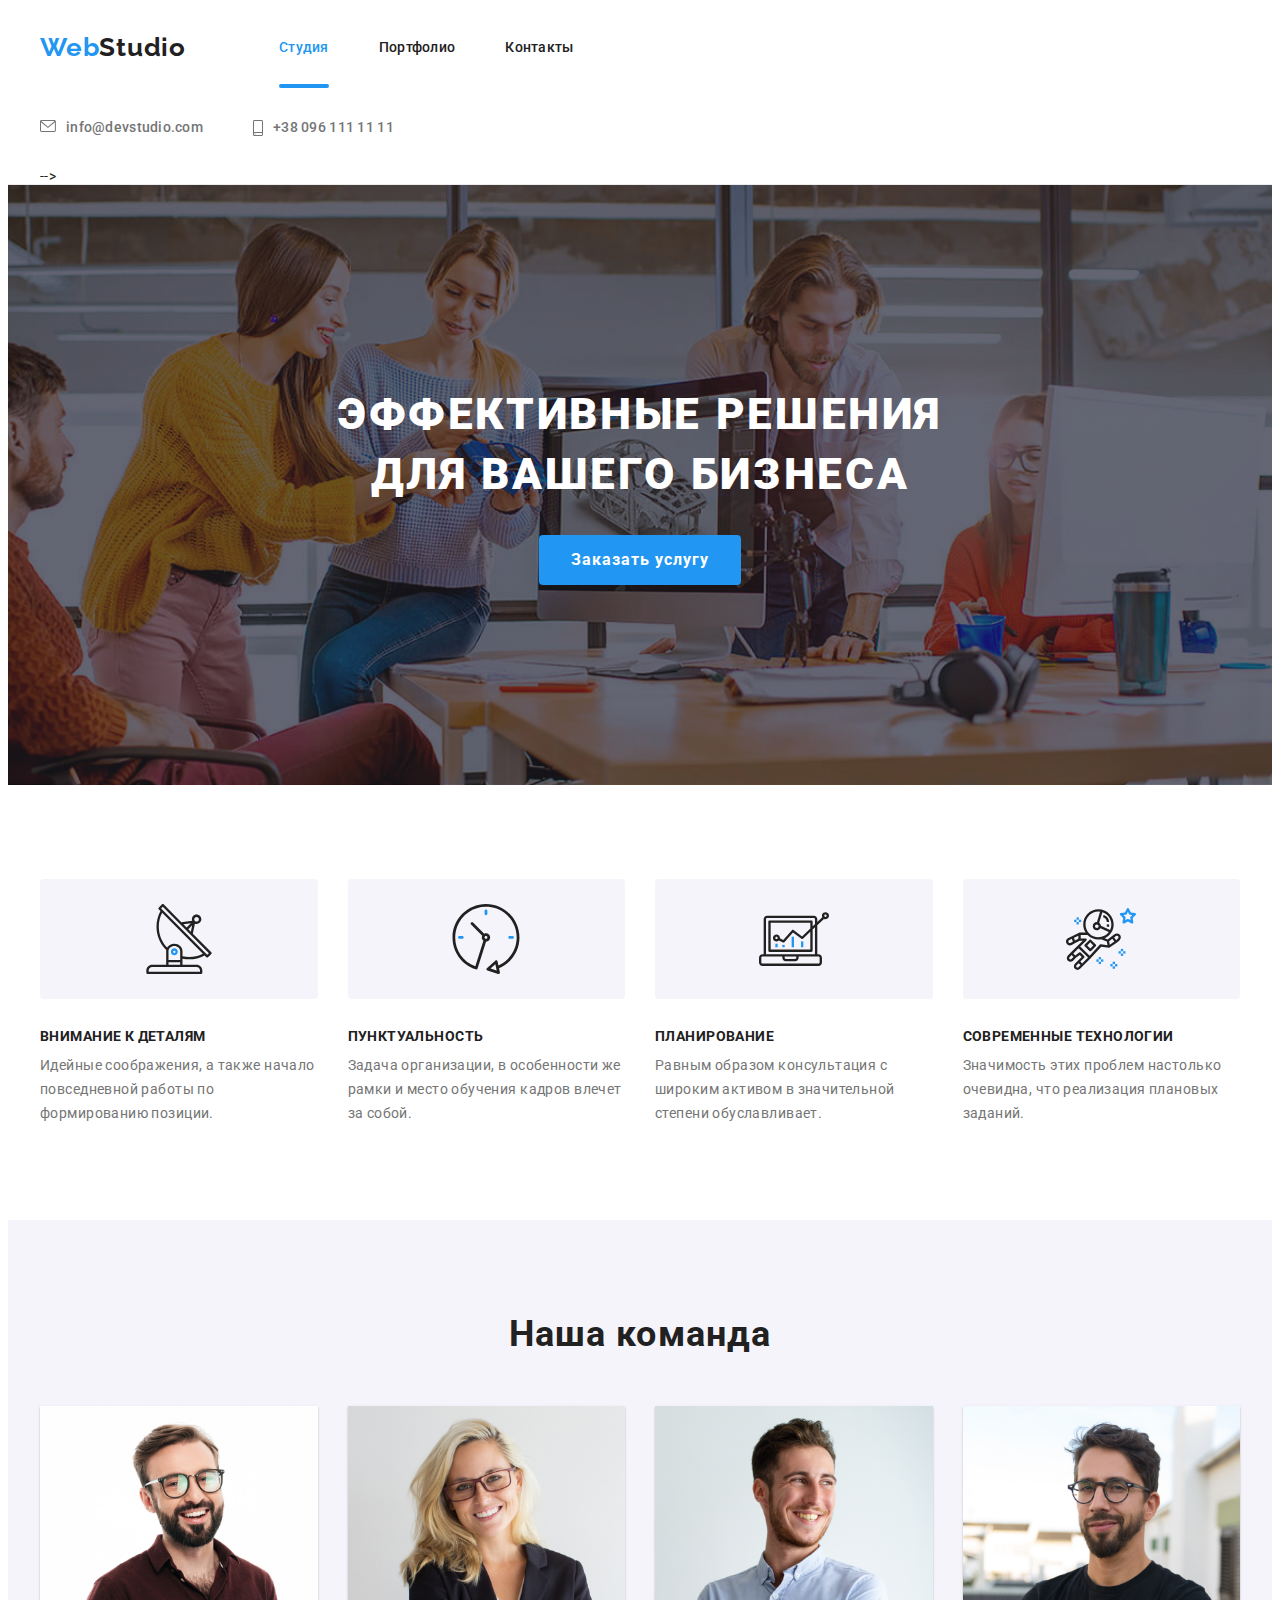
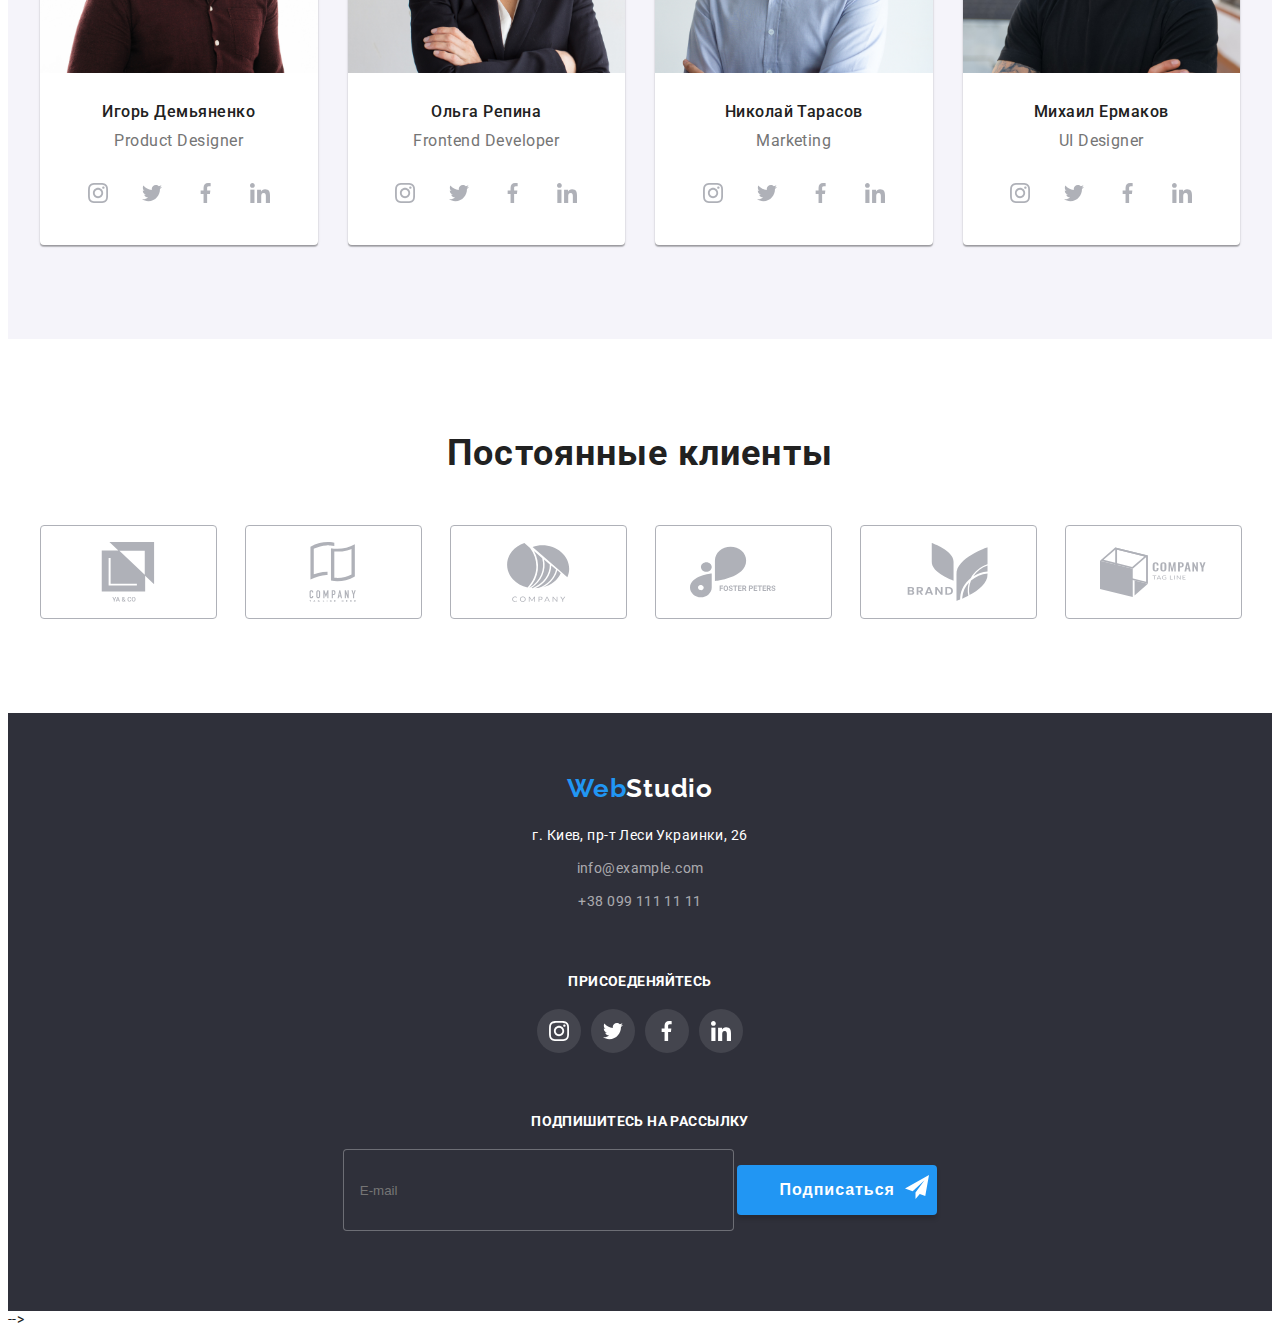
==== index.html @ 53759efe "ДЗ 8 (частина 1)" ====
<!DOCTYPE html>
<html lang="en">
  <head>
    <meta name="viewport" content="width=device-width,initial-scale=1.0/" />
    <meta charset="UTF-8" />
    <meta http-equiv="X-UA-Compatible" content="IE=edge" />
    <meta name="viewport" content="width=device-width, initial-scale=1.0" />
    <link rel="preconnect" href="https://fonts.googleapis.com" />
    <link rel="preconnect" href="https://fonts.gstatic.com" crossorigin />
    <link
      href="https://fonts.googleapis.com/css2?family=Raleway:wght@700&family=Roboto:wght@400;500;700;900&display=swap"
      rel="stylesheet"
    />
    <link
      rel="stylesheet"
      href="https://cdnjs.cloudflare.com/ajax/libs/modern-normalize/1.1.0/modern-normalize.min.css"
      integrity="sha512-wpPYUAdjBVSE4KJnH1VR1HeZfpl1ub8YT/NKx4PuQ5NmX2tKuGu6U/JRp5y+Y8XG2tV+wKQpNHVUX03MfMFn9Q=="
      crossorigin="anonymous"
      referrerpolicy="no-referrer"
    />
    <!-- <link rel="stylesheet" href="css/styles.css">   -->
    <link rel="stylesheet" href="./css/main.min.css" />

    <title>studio</title>
  </head>
  <body>
    <!-- About header-->
    <header class="header block">
      <!--About-nav-->
      <div class="container header-studio">
        <nav class="nav">
          <a class="nav-logo link" href="./portfolio.html"
            ><span class="nav-logo-accent">Web</span>Studio</a>

          
          <ul class="nav-list list">
            <li class="nav-item">
              <a class="nav-link link current" href="./index.html">Cтудия</a>
            </li>
            <li class="nav-item">
              <a class="nav-link link" href="./portfolio.html">Портфолиo</a>
            </li>
            <li class="nav-item">
              <a class="nav-link link" href="./portfolio.html">Контакты</a>
            </li>
          </ul>
        </nav>
        <!--About contacts-->
        <ul class="contacts list link">
          <li class="contact-item">
            <a class="contact-link link" href="mailto:info@devstudio.com">
              <svg class="contact-icon" width="16" height="12">
                <use href="./images/icons.svg#icon-envelope"></use></svg
              >info@devstudio.com</a
            >
          </li>

          <li class="contact-item">
            <a class="contact-mobile-link link" href="tel:+380961111111">
              <svg class="mobile-icon" width="10" height="16">
                <use href="./images/icons.svg#icon-smartphone-1"></use></svg
              >+38 096 111 11 11</a
            >
          </li>
        </ul>
        -->
      </div>
    </header> 
    <!-- Main content-->
    <!--About main-->

    <!--About hero-->
    <section class="hero block" >
      <div class="container">
        <h1 class="hero-title">Эффективные решения <br> для вашего бизнеса</h1>
        <button class="hero-button" type="button" data-modal-open>
          Заказать услугу
        </button>
      </div>
    </section>
    <!-- About company-->
    <section class="studio-benefits block">
      <div class="container">
        <h2 class="visually-hidden">Особенности</h2>
        <ul class="studio-list list">
          <li class="benefits-item">
            <div class="hidden-benefits">
              <svg class="hidden-icons" width="70" height="70">
                <use href="./images/icons.svg#icon-antenna-1"></use>
              </svg>
            </div>

            <h3 class="benefits-subtitle">Внимание к деталям</h3>
            <p class="benefits-text">
              Идейные соображения, а также начало повседневной работы по
              формированию позиции.
            </p>
          </li>
          <li class="benefits-item">
            <div class="hidden-benefits">
              <svg class="hidden-icons" width="70" height="70">
                <use href="./images/icons.svg#icon-clock-1"></use>
              </svg>
            </div>
            <h3 class="benefits-subtitle">Пунктуальность</h3>
            <p class="benefits-text">
              Задача организации, в особенности же рамки и место обучения кадров
              влечет за собой.
            </p>
          </li>
          <li class="benefits-item">
            <div class="hidden-benefits">
              <svg class="hidden-icons" width="70" height="70">
                <use href="./images/icons.svg#icon-diagram-1"></use>
              </svg>
            </div>
            <h3 class="benefits-subtitle">Планирование</h3>
            <p class="benefits-text">
              Равным образом консультация с широким активом в значительной
              степени обуславливает.
            </p>
          </li>
          <li class="benefits-item">
            <div class="hidden-benefits">
              <svg class="hidden-icons" width="70" height="70">
                <use href="./images/icons.svg#icon-astronaut-1"></use>
              </svg>
            </div>
            <h3 class="benefits-subtitle">Современные технологии</h3>
            <p class="benefits-text">
              Значимость этих проблем настолько очевидна, что реализация
              плановых заданий.
            </p>
          </li>
        </ul>
      </div>
    </section>

    <section class="benefits">
      <div class="container">
        <h2 class="benefits-title">Чем мы занимаемся</h2>
        <ul class="benefits-list list">
          <li class="benefits-img">
            <img
              src="./images/img1.jpg"
              alt="Людина працює над створенням проекту"
              width="370"
            />
            <p class="benefits-description">Десктопные приложения</p>
          </li>
          <li class="benefits-img">
            <img
              src="./images/img2.jpg"
              alt="Людина перевіряє схему на комп'ютері"
              width="370"
            />
            <p class="benefits-description">Мобильные приложения</p>
          </li>
          <li class="benefits-img">
            <img
              src="./images/img3.jpg"
              alt="Людина підбирає колір з палітри кольорів"
              width="370"
            />
            <p class="benefits-description">Дизайнерские решения</p>
          </li>
        </ul>
      </div>
    </section>

    <!-- About our company -->
    <section class="team block ">
      <div class="container">
        <h2 class="company">Наша команда</h2>
        <ul class="team-list list">
          <li class="card-set">
            <img src="./images/img4.jpg" alt="Игорь Демьяненкo" width="100%" />
            <div class="company-features">
              <h3 class="company-list">Игорь Демьяненко</h3>
              <p class="company-item">Product Designer</p>

              <!-- About company-icons -->
              <ul class="icon-list list">
                <li class="icon-item">
                  <a href="" class="company-soc-link">
                    <svg class="icons" width="20" height="20">
                      <use href="./images/icons.svg#icon-instagram-2"></use>
                    </svg>
                  </a>
                </li>
                <li class="icon-item">
                  <a href="" class="company-soc-link">
                    <svg class="icons" width="20" height="20">
                      <use href="./images/icons.svg#icon-Group"></use>
                    </svg>
                  </a>
                </li>
                <li class="icon-item">
                  <a href="" class="company-soc-link">
                    <svg class="icons" width="20" height="20">
                      <use href="./images/icons.svg#icon-Vector"></use>
                    </svg>
                  </a>
                </li>
                <li class="icon-item">
                  <a href="" class="company-soc-link">
                    <svg class="icons" width="20" height="20">
                      <use href="./images/icons.svg#icon-linkedin-1"></use>
                    </svg>
                  </a>
                </li>
              </ul>
            </div>
          </li>

          <li class="card-set">
            <img src="./images/img5.jpg" alt="Ольга Репина" width="100%" />
            <div class="company-features">
              <h3 class="company-list">Ольга Репина</h3>
              <p class="company-item">Frontend Developer</p>

              <!-- About company-icons -->
              <ul class="icon-list list">
                <li class="icon-item">
                  <a href="" class="company-soc-link">
                    <svg class="icons" width="20" height="20">
                      <use href="./images/icons.svg#icon-instagram-2"></use>
                    </svg>
                  </a>
                </li>
                <li class="icon-item">
                  <a href="" class="company-soc-link">
                    <svg class="icons" width="20" height="20">
                      <use href="./images/icons.svg#icon-Group"></use>
                    </svg>
                  </a>
                </li>
                <li class="icon-item">
                  <a href="" class="company-soc-link">
                    <svg class="icons" width="20" height="20">
                      <use href="./images/icons.svg#icon-Vector"></use>
                    </svg>
                  </a>
                </li>
                <li class="icon-item">
                  <a href="" class="company-soc-link">
                    <svg class="icons" width="20" height="20">
                      <use href="./images/icons.svg#icon-linkedin-1"></use>
                    </svg>
                  </a>
                </li>
              </ul>
            </div>
          </li>

          <li class="card-set">
            <img src="./images/img6.jpg" alt="Николай Тарасов" width="100%" />
            <div class="company-features">
              <h3 class="company-list">Николай Тарасов</h3>
              <p class="company-item">Marketing</p>

              <!-- About company-icons -->
              <ul class="icon-list list">
                <li class="icon-item">
                  <a href="" class="company-soc-link">
                    <svg class="icons" width="20" height="20">
                      <use href="./images/icons.svg#icon-instagram-2"></use>
                    </svg>
                  </a>
                </li>
                <li class="icon-item">
                  <a href="" class="company-soc-link">
                    <svg class="icons" width="20" height="20">
                      <use href="./images/icons.svg#icon-Group"></use>
                    </svg>
                  </a>
                </li>
                <li class="icon-item">
                  <a href="" class="company-soc-link">
                    <svg class="icons" width="20" height="20">
                      <use href="./images/icons.svg#icon-Vector"></use>
                    </svg>
                  </a>
                </li>
                <li class="icon-item">
                  <a href="" class="company-soc-link">
                    <svg class="icons" width="20" height="20">
                      <use href="./images/icons.svg#icon-linkedin-1"></use>
                    </svg>
                  </a>
                </li>
              </ul>
            </div>
          </li>

          <li class="card-set">
            <img src="./images/img7.jpg" alt="Михаил Ермаков" width="100%" />
            <div class="company-features">
              <h3 class="company-list">Михаил Ермаков</h3>
              <p class="company-item">UI Designer</p>

              <!-- About company-icons -->
              <ul class="icon-list list">
                <li class="icon-item">
                  <a href="" class="company-soc-link">
                    <svg class="icons" width="20" height="20">
                      <use href="./images/icons.svg#icon-instagram-2"></use>
                    </svg>
                  </a>
                </li>
                <li class="icon-item">
                  <a href="" class="company-soc-link">
                    <svg class="icons" width="20" height="20">
                      <use href="./images/icons.svg#icon-Group"></use>
                    </svg>
                  </a>
                </li>
                <li class="icon-item">
                  <a href="" class="company-soc-link">
                    <svg class="icons" width="20" height="20">
                      <use href="./images/icons.svg#icon-Vector"></use>
                    </svg>
                  </a>
                </li>
                <li class="icon-item">
                  <a href="" class="company-soc-link">
                    <svg class="icons" width="20" height="20">
                      <use href="./images/icons.svg#icon-linkedin-1"></use>
                    </svg>
                  </a>
                </li>
              </ul>
            </div>
          </li>
        </ul>
      </div>
    </section>

    <!-- About clients -->
    <section class="clients block">
      <div class="container">
        <h2 class="client_title">Постоянные клиенты</h2>
        <ul class="client_list list">
          <li class="client_item">
            <a href="" class="client_soc">
              <svg class="client_icon" width="106" height="60">
                <use href="./images/icons.svg#icon-group"></use>
              </svg>
            </a>
          </li>
          <li class="client_item">
            <a href="" class="client_soc">
              <svg class="client_icon" width="106" height="60">
                <use href="./images/icons.svg#icon-group-1"></use>
              </svg>
            </a>
          </li>
          <li class="client_item">
            <a href="" class="client_soc">
              <svg class="client_icon" width="106" height="60">
                <use href="./images/icons.svg#icon-group-2"></use>
              </svg>
            </a>
          </li>

          <li class="client_item">
            <a href="" class="client_soc">
              <svg class="client_icon" width="106" height="60">
                <use href="./images/icons.svg#icon-group-3"></use>
              </svg>
            </a>
          </li>

          <li class="client_item">
            <a href="" class="client_soc">
              <svg class="client_icon" width="106" height="60">
                <use href="./images/icons.svg#icon-group-4"></use>
              </svg>
            </a>
          </li>

          <li class="client_item">
            <a href="" class="client_soc">
              <svg class="client_icon" width="106" height="60">
                <use href="./images/icons.svg#icon-group-5"></use>
              </svg>
            </a>
          </li>
        </ul>
      </div>
    </section>

    <!--About footer-->
  <footer class="footer block">
      <div class="container">
        <div class="footer-link">
          <a class="footer-logo link" href="./index.html"
            ><span class="footer-logo-accent">Web</span>Studio</a
          >
          <address class="adress">
            <ul class="footer-adress list link">
              <li class="footer-item">
                <a
                  class="footer-maps link"
                  href="https://goo.gl/maps/8fhmesopUyRwjY3u5"
                  target="_blank"
                  rel="noreferrer noopener"
                  >г. Киев, пр-т Леси Украинки, 26
                </a>
              </li>
              <li class="footer-item">
                <a class="footer-mail link" href="mailto:info@example.com"
                  >info@example.com</a
                >
              </li>
              <li class="footer-item">
                <a class="footer-phone link" href="tel+380991111111"
                  >+38 099 111 11 11</a
                >
              </li>
            </ul>
          </address>
        </div>

        <div class="footer-soc-icons">
          <p class="footer-icon-text">Присоеденяйтесь</p>

          <!-- About company-icons -->
          <ul class="icon-list list">
            <li class="footer-icon-item">
              <a href="" class="footer-soc-link">
                <svg class="footer-icon" width="20" height="20">
                  <use href="./images/icons.svg#icon-instagram-2"></use>
                </svg>
              </a>
            </li>
            <li class="footer-icon-item">
              <a href="" class="footer-soc-link">
                <svg class="footer-icon" width="20" height="20">
                  <use href="./images/icons.svg#icon-Group"></use>
                </svg>
              </a>
            </li>
            <li class="footer-icon-item">
              <a href="" class="footer-soc-link">
                <svg class="footer-icon" width="20" height="20">
                  <use href="./images/icons.svg#icon-Vector"></use>
                </svg>
              </a>
            </li>
            <li class="footer-icon-item">
              <a href="" class="footer-soc-link">
                <svg class="footer-icon" width="20" height="20">
                  <use href="./images/icons.svg#icon-linkedin-1"></use>
                </svg>
              </a>
            </li>
          </ul>
        </div>

        <!-- About footer-form -->
        <div class="footer-field">
          <p class="footer-form-title">Подпишитесь на рассылку</p>
          <form class="footer-form">
            <input
              type="text"
              name="footer-email-form"
              id="footer-email-form"
              placeholder="E-mail"
              class="footer-input"
              required
            />
            <button type="submit" class="footer-btn">
              Подписаться<svg class="footer-form-icon" width="24" height="24">
                <use href="./images/icons.svg#icon-icon-send"></use>
              </svg>
            </button>
          </form>
        </div>
      </div>
    </footer> -->

    <!-- About modal -->
    <div class="backdrop is-hidden" data-modal>
      <div class="modal">
        <button type="button" class="modal-close-btn" data-modal-close>
          <svg class="modal-icon" width="11" height="11">
            <use href="./images/icons.svg#icon-Vector-modal"></use>
          </svg>
        </button>

        <p class="modal-title">Оставьте свои данные, мы вам перезвоним</p>
        <form class="modal-form">
          <div class="form-field">
            <label for="user-name" class="form-label">Имя</label>
            <input
              type="text"
              name="user-name"
              id="user-name"
              class="modal-input"
            />

            <svg class="input-icon" width="12" height="12">
              <use href="./images/icons.svg#icon-contact"></use>
            </svg>
          </div>
          <div class="form-field">
            <label for="user-tel" class="form-label">Телефон</label>
            <input
              type="tel"
              name="user-tel"
              id="user-tel"
              class="modal-input"
            />
            <svg class="input-icon" width="13" height="13">
              <use href="./images/icons.svg#icon-tel"></use>
            </svg>
          </div>
          <div class="form-field">
            <label for="user-mail" class="form-label">Почта</label>
            <input
              type="text"
              name="user-mail"
              id="user-mail"
              class="modal-input"
            />
            <svg class="input-icon" width="15" height="12">
              <use href="./images/icons.svg#icon-mail"></use>
            </svg>
          </div>

          <label for="user-comment" class="form-label">Комментарий</label>
          <textarea
            name="user-comment"
            id="user-comment"
            rows="8"
            class="modal-textarea"
            placeholder="Введите текст"
            required
          ></textarea>

          <div class="modal-condition">
            <input
              type="checkbox"
              name="user-condition"
              value="condition"
              id="user-condition"
              class="checkbox-input"
            />
            <label for="user-condition"
              >Соглашаюсь с рассылкой и принимаю><span class="user-answer">
                Условия договора</span
              ></label
            >
          </div>

          <button type="submit" class="form-modal-btn">Отправить</button>
        </form>
      </div>
    </div>
    <script src="./js/modal.js"></script>
    <script src="./js/menu.js"></script>
  </body>
</html>
---- css/main.min.css ----
:root{--primary-text-color:#212121;--secondary-text-color:#757575;--accent-color:#2196F3 ;--main-background-color: #FFFFFF ;--secondary-background-color: #F5F4FA;--brand-color:#2F303A;--hero-button-color:#188CE8;--icon-background-color: #AFB1B8;--typical-margin:30px;--border-color: #EEEEEE;--button-background: #188CE8}:root{--timing-cubic: cubic-bezier(0.4, 0, 0.2, 1)}.visually-hidden{position:absolute;width:1px;height:1px;margin:-1px;border:0;padding:0;white-space:nowrap;clip-path:inset(100%);clip:rect(0 0 0 0);overflow:hidden}body{font-family:"Roboto",sans-serif;color:var(--primary-text-color);background-color:var(--main-background-color);letter-spacing:.03em;font-size:14px}h1,h2,h3,h4,h5,h6,p{margin:0}img{display:block;max-width:100%;height:auto}address{font-style:normal}.list{list-style:none;padding-left:0;margin:0}.link{text-decoration:none;color:inherit}header,footer,section{display:none}.block{display:block}.container{margin-left:auto;margin-right:auto;padding-left:15px;padding-right:15px}@media screen and (min-width: 480px){.container{width:480px}}@media screen and (min-width: 768px){.container{width:768px}}@media screen and (min-width: 1200px){.container{width:1200px}}.header-studio{position:relative}.menu-container{display:none;background-color:aqua;position:absolute;top:100%;left:0;width:100%;background-color:var(background-color);padding:48px;text-align:center}.menu-container .is-open{display:block}.hero-button{font-family:inherit;font-style:normal;font-weight:700;font-size:16px;line-height:1.87;display:flex;align-items:center;text-align:center;letter-spacing:.06em;cursor:pointer;color:var(--main-background-color);border-radius:4px;border:none;margin:0px auto;padding:10px 32px}.hero-button:hover,.hero-button:focus{background-color:var(--hero-button-color)}.hero-button{background-color:var(--accent-color)}.nav{display:flex}.nav-item{margin-left:50px}.nav-item:first-child{margin-left:0}.nav-logo{padding-top:24px;padding-bottom:25px;display:flex}.nav-logo{font-family:"Raleway";font-style:normal;font-weight:700;font-size:26px;line-height:1.19;letter-spacing:.03em;color:var(--primary-text-color)}.menu-button{display:flex;margin:0;padding:0;border:none;background-color:rgba(0,0,0,0)}.menu-button .icon-cross{display:none}.menu-button .is-open .icon-cross{display:block}.menu-button .is-open .icon-menu{display:none}.contact-item{display:flex;align-items:center;justify-content:center}.mobile-icon,.contact-icon{margin-right:10px;fill:currentColor}.main-content{padding:94px 0px}.button-list{display:flex;justify-content:center;margin-bottom:50px}.button-item{margin-right:8px}.button-item:last-child{margin-right:0}.portfolio-button{font-family:"Roboto";font-style:normal;font-weight:500;font-size:16px;line-height:1.62;text-align:center;letter-spacing:.03em;border:none;border-radius:4px;padding:6px 22px;cursor:pointer;color:var(--primary-text-color);background-color:var(--secondary-background-color);opacity:1;transition-property:background-color,color,box-shadow;transition-duration:250ms;transition-timing-function:var(--timing-cubic)}.portfolio-button:hover,.portfolio-button:focus{color:var(--main-background-color);background-color:var(--accent-color);box-shadow:3px 1px rgba(0,0,0,.1),0px 1px 2px rgba(0,0,0,.08),0px 2px 2px rgba(0,0,0,.12)}.backdrop{position:fixed;top:0;left:0;width:100%;height:100%;background-color:rgba(0,0,0,.2);visibility:visible;opacity:1;transition:opacity 250ms var(--timing-cubic),visibility 250ms var(--timing-cubic)}.modal-close-btn{position:absolute;display:flex;justify-content:center;align-items:center;top:10px;right:10px;width:30px;height:30px;background:rgba(0,0,0,0);border:1px solid rgba(0,0,0,.1);border-radius:50%;cursor:pointer}.modal-close-btn:hover,.modal-close-btn:focus{fill:var(--accent-color)}.is-hidden{opacity:0;visibility:hidden;pointer-events:none}.modal{position:absolute;top:50%;left:50%;transform:translate(-50%, -50%) scale(1);background:var(--main-background-color);border-radius:4px;transition:transform 250ms var(--timing-cubic);padding:40px}.backdrop .is-hidden .modal{transform:translate(-50%, -50%) scale(0)}.modal-title{font-family:"Roboto";font-style:normal;font-weight:700;font-size:20px;line-height:1.5;text-align:center;letter-spacing:.03em;color:var(--primary-text-color)}.form-label{font-family:"Roboto";display:block;margin-bottom:4px;font-style:normal;font-weight:400;font-size:12px;line-height:1.16;letter-spacing:.01em;color:var(--secondary-text-color);resize:none;transition:var(--border-color) 250ms var(--timing-cubic)}.modal-input{width:100%;height:40px;outline:none;padding-left:50px;color:var(--brand-color)}.modal-input::placeholder{font-style:normal;font-weight:400;font-size:14px;line-height:1.14;letter-spacing:.01em;padding-top:14px;padding-bottom:14px;color:var(--secondary-text-color)}.user-answer{color:#2196f3}.form-field{position:relative;margin-bottom:10px;flex-direction:column;text-align:start;transition:var(--border-color) 250ms var(--timing-cubic)}.input-icon{position:absolute;top:54%;left:0;margin-left:15px;fill:var(--primary-text-color);transition:fill 250ms var(--timing-cubic)}.input-icon .modal-input:focus{border-color:var(--accent-color)}.modal-input:focus+.input-icon{fill:var(--accent-color)}.modal-textarea{resize:none;width:448px;height:120px;outline:none;padding:12px 16px;margin-bottom:20px}.modal-textarea:focus{border-color:var(--accent-color)}.checkbox-input{background:var(--primary-text-color);border:.2px solid #fff;outline:none;margin-bottom:30px}.checkbox-input:focus{background:var(--accent-color)}.form-modal-btn{width:200px;height:50px;display:block;font-style:normal;font-weight:700;font-size:16px;line-height:1.87;align-items:center;text-align:center;letter-spacing:.06px;cursor:pointer;margin:0 auto;padding:10px 55px;background:var(--button-background);color:var(--main-background-color);box-shadow:0px 4px 4px rgba(0,0,0,.15);border-radius:4px;border:none;opacity:1;transition-property:background-color;transition-duration:250ms;transition-timing-function:var(--timing-cubic)}.header{border-bottom:1px solid #ececec}.nav-list{display:flex;margin-left:93px;align-items:center}@media screen and (max-width: 767px){.nav-list{display:none}}.nav-list .nav-link:not(:last-child){margin-right:50px}.nav-logo-accent{color:var(--accent-color)}.nav-link{font-family:inherit;font-style:normal;font-weight:500;font-size:14px;line-height:1.14;letter-spacing:.02em;color:var(--primary-text-color);position:relative;opacity:1;transition:opacity;transition-property:color;transition-duration:250ms;transition-timing-function:var(--timing-cubic)}.nav-link::after{content:"";position:absolute;left:0px;bottom:0px;display:block;width:100%;height:4px;background:var(--accent-color);border-radius:2px;opacity:0;transition:opacity;transition-property:color;transition-duration:250ms;transition-timing-function:var(--timing-cubic)}.nav-link::after:hover::after{opacity:1}.nav-link{padding-top:32px;padding-bottom:32px;display:flex;text-align:center}.nav-link:hover,.nav-link:focus .nav-list .nav-link.current{color:var(--accent-color)}.nav-link .nav-link{color:var(--primary-text-color)}.current{color:var(--accent-color)}.current::after{content:"";position:absolute;left:0px;bottom:0px;display:block;width:100%;height:4px;background-color:var(--accent-color);opacity:1;border-radius:2px}.contacts{display:flex;margin-left:auto}@media screen and (max-width: 767px){.contacts{display:none}}.contact-link{font-style:normal;font-size:14px;font-weight:500;line-height:1.14;letter-spacing:.02em;color:var(--secondary-text-color);opacity:1;transition-property:color;transition-duration:250ms;transition-timing-function:var(--timing-cubic)}.contact-link:hover,.contact-link:focus{color:var(--accent-color)}.contact-mobile-link{font-style:normal;font-size:14px;font-weight:500;line-height:1.14;letter-spacing:.02em;align-items:center;color:var(--secondary-text-color);opacity:1;transition-property:color;transition-duration:250ms;transition-timing-function:var(--timing-cubic)}.contact-mobile-link:hover,.contact-mobile-link:focus{color:var(--accent-color)}.contact-link,.contact-mobile-link{display:flex;padding-top:32px;padding-bottom:32px}.contact-item+.contact-item{margin-left:50px}.hero{background-color:var(--brand-color);padding:118px 0;max-width:100%;background-image:linear-gradient(to right, rgba(47, 48, 58, 0.4), rgba(47, 48, 58, 0.4)),url(../images/img17.jpg);background-repeat:no-repeat;background-position:center;background-size:cover;margin-right:auto;margin-left:auto}@media screen and (min-width: 1200px){.hero{padding:200px 0}}.hero-title{text-align:center;margin-bottom:var(--typical-margin);font-family:inherit;font-style:normal;font-size:26px;line-height:1.6153846154;font-weight:900;margin:0px auto;margin-bottom:30px;text-align:center;letter-spacing:.06em;text-transform:uppercase;color:var(--main-background-color)}@media screen and (min-width: 1200px){.hero-title{font-size:44px;line-height:1.36}}.hidden-benefits{display:flex;align-items:center;justify-content:center;background-position:center;width:100%;height:120px;border-radius:4px;margin-right:30px;margin-bottom:30px;background-color:#f5f4fa}.hidden-benefits:last-child{margin-right:0px}.hidden-icons{fill:var(--primary-text-color)}.studio-benefits{padding-top:60px;padding-bottom:60px}@media screen and (min-width: 1200px){.studio-benefits{padding:94px 0}}@media screen and (min-width: 768px){.studio-list{display:flex;flex-wrap:wrap;gap:30px}}@media screen and (min-width: 768px){.benefits-item{flex-basis:calc((100% - 30px)/2)}}@media screen and (min-width: 1200px){.benefits-item{flex-basis:calc((100% - 90px)/4)}}@media screen and (max-width: 767px){.benefits-item:not(:last-child){margin-bottom:30px}}.benefits-subtitle{margin-bottom:10px;font-family:inherit;font-style:normal;font-weight:700;font-size:14px;line-height:1.14;letter-spacing:.03em;text-transform:uppercase;color:var(--primary-text-color)}@media screen and (max-width: 767px){.benefits-subtitle{text-align:center}}.benefits{padding-bottom:94px}@media screen and (max-width: 767px){.benefits{display:none}}.benefits-list{display:flex}.benefits-img:first-child{margin-left:0px}.benefits-title{font-family:"Roboto";font-style:normal;font-weight:700;font-size:36px;line-height:1.16;text-align:center;letter-spacing:.03em;color:var(--primary-text-color);margin-bottom:50px}.benefits-img{margin-left:30px;width:370px;height:294px;position:relative;display:flex}.benefits-description{display:flex;position:absolute;bottom:0;align-items:center;justify-content:center;width:100%;height:70px;font-weight:700;line-height:1.14;text-transform:uppercase;color:var(--main-background-color);background:rgba(47,48,58,.8)}.benefits-text{font-family:inherit;font-style:normal;font-weight:400;font-size:14px;line-height:1.71;letter-spacing:.03em;color:var(--secondary-text-color)}.team{padding-top:60px;padding-bottom:60px;background-color:var(--secondary-background-color)}@media screen and (min-width: 1200px){.team{padding:94px 0}}@media screen and (min-width: 768px){.team-list{display:flex;flex-wrap:wrap;gap:30px}}@media screen and (max-width: 1400px){.team-list{text-align:center}}.company{font-family:inherit;font-style:normal;font-weight:700;font-size:36px;line-height:1.16;text-align:center;letter-spacing:.03em;color:var(--primary-text-color);margin-bottom:50px}.card-set{width:100%;background:var(--main-background-color);box-shadow:0px 1px 3px rgba(0,0,0,.12),0px 1px 1px rgba(0,0,0,.14),0px 2px 1px rgba(0,0,0,.2);border-radius:0px 0px 4px 4px}@media screen and (min-width: 768px){.card-set{flex-basis:calc((100% - 30px)/2)}}@media screen and (min-width: 1200px){.card-set{flex-basis:calc((100% - 90px)/4)}}@media screen and (max-width: 767px){.card-set:not(:last-child){margin-bottom:30px}}.company-list{font-family:inherit;font-style:normal;font-weight:500;font-size:16px;line-height:1.18;letter-spacing:.03em;color:var(--primary-text-color)}.company-features{padding-top:30px;padding-bottom:30px}.company-item{margin-top:10px;font-family:inherit;font-style:normal;font-weight:400;font-size:16px;line-height:1.18;letter-spacing:.03em;color:var(--secondary-text-color)}.icon-list{display:flex;justify-content:center;margin-top:16px}.icon-item{margin-left:10px}.icon-item:first-child{margin-left:0px}.company-soc-link{display:flex;justify-content:center;align-items:center;width:44px;height:44px;border-radius:50%;color:var(--icon-background-color);background-color:var(--main-background-color);opacity:1;transition-property:color,background-color;transition-duration:250ms;transition-timing-function:var(--timing-cubic)}.company-soc-link:hover,.company-soc-link:focus{background-color:var(--accent-color)}.card-set{box-shadow:0px 1px 3px rgba(0,0,0,.12),0px 1px 1px rgba(0,0,0,.14),0px 2px 1px rgba(0,0,0,.2)}.icons{fill:currentColor}.company-soc-link:hover,.icons .company-soc-link:focus .icons{color:var(--main-background-color)}.client_list{display:flex;flex-wrap:wrap;gap:30px}.clients{padding-top:60px;padding-bottom:60px}@media screen and (min-width: 1200px){.clients{padding:94px 0}}@media screen and (max-width: 480px){.client_item{flex-basis:calc((100% - 30px)/2)}}@media screen and (min-width: 768px){.client_item{flex-basis:calc((100% - 60px)/3)}}@media screen and (min-width: 1200px){.client_item{flex-basis:calc((100% - 150px)/6)}}@media screen and (max-width: 767px){.client_item:not(:last-child){margin-bottom:30px}}.client_title{font-weight:700;font-size:28px;line-height:1.17;text-align:center;letter-spacing:.03em;color:#212121;font-style:bolt;margin-bottom:50px}@media screen and (min-width: 1200px){.client_title{font-size:36px;line-height:1.16}}@media screen and (max-width: 1400px){.client_title{text-align:center}}.client_soc{display:flex;justify-content:center;align-items:center;width:100%;height:92px;border:1px solid #afb1b8;border-radius:4px;color:var(--icon-background-color);opacity:1;transition-property:color,border-color;transition-duration:250ms;transition-timing-function:var(--timing-cubic)}.client_soc:hover,.client_soc:focus{color:var(--accent-color);border-color:var(--accent-color)}.client_icon{fill:currentColor}.gallery-item{display:flex;flex-wrap:wrap}.gallery-site{font-weight:700;font-size:18px;line-height:2;letter-spacing:.06em;color:var(--primary-text-color);margin-bottom:4px}.gallery-text{font-weight:400;font-size:16px;line-height:1.87;letter-spacing:.03em;color:var(--secondary-text-color)}.gallery-img{width:370px;margin-right:30px;margin-bottom:30px}.gallery-img:nth-child(3n){margin-right:0}.gallery-img:nth-last-child(-n+3){margin-bottom:0}.gallery{padding:20px 24px;border:1px solid var(--border-color);border-top:none}.gallery-link{display:block}.gallery-link:hover,.gallery-link:focus{box-shadow:0px 1px 1px rgba(0,0,0,.12),0px 4px 4px rgba(0,0,0,.06),1px 4px 6px rgba(0,0,0,.16)}.gallery-cover-wrap{position:relative;overflow:hidden}.gallery-cover{position:absolute;top:0;font-family:"Roboto";font-style:normal;font-weight:400;font-size:18px;line-height:1.55;letter-spacing:.03em;color:var(--main-background-color);background-color:var(--accent-color);padding:63px 24px;height:100%;transform:translateY(100%);transition:transform 250ms var(--timing-cubic)}.gallery-link:hover .gallery-cover,.gallery-link:focus .gallery-cover{transform:translateY(0)}.footer{padding-top:60px;padding-bottom:60px;background-color:var(--brand-color);display:flex;flex-wrap:wrap;align-items:baseline;text-align:center}@media screen and (min-width: 1200px){.footer{display:flex;flex-wrap:nowrap}}.footer-link{margin-bottom:60px}.footer-soc-icons{margin-bottom:60px}.adress{margin-top:20px}.footer-item{margin-bottom:9px}.footer-item:last-child{margin-bottom:0}.footer-logo{font-family:"Raleway";font-style:normal;font-weight:700;font-size:26px;line-height:1.19;letter-spacing:.03em;color:var(--main-background-color)}.footer-logo-accent{color:var(--accent-color)}.footer-adress{font-family:"Roboto";font-weight:400;font-size:14px;line-height:1.71;letter-spacing:.03em;color:var(--main-background-color)}.footer-maps{transition-property:color;transition-duration:250ms;transition-timing-function:var(--timing-cubic)}.footer-maps:hover,.footer-maps:focus{color:var(--accent-color)}.footer-mail{font-family:"Roboto";font-style:normal;font-weight:400;font-size:14px;line-height:1.71;letter-spacing:.03em;color:rgba(255,255,255,.6);opacity:1;transition-property:color;transition-duration:250ms;transition-timing-function:var(--timing-cubic)}.footer-mail:hover,.footer-mail:focus{color:var(--accent-color)}.footer-phone{font-family:"Roboto";font-weight:400;font-size:14px;line-height:1.71;letter-spacing:.03em;color:rgba(255,255,255,.6);opacity:1;opacity:1;transition-property:color;transition-duration:250ms;transition-timing-function:var(--timing-cubic)}.footer-phone:hover,.footer-phone:focus{color:var(--accent-color)}.footer-icon-text{text-align:center;font-weight:700;font-size:14px;line-height:1.14;letter-spacing:.03em;text-transform:uppercase;color:var(--main-background-color)}.footer-icon-item{margin-left:10px}.footer-icon-item:first-child{margin-left:0px}.icon-list{margin-top:20px}.footer-soc-link{display:flex;justify-content:center;align-items:center;width:44px;height:44px;border-radius:50%;color:var(--main-background-color);background-color:rgba(255,255,255,.1);opacity:1;transition-property:background-color;transition-duration:250ms;transition-timing-function:var(--timing-cubic)}.footer-icon{fill:currentColor}.footer-soc-link:hover,.footer-soc-link:focus{background-color:var(--accent-color)}.footer-form-title{font-family:"Roboto";font-style:normal;font-weight:700;font-size:14px;line-height:16px;letter-spacing:.03em;text-transform:uppercase;color:var(--main-background-color);margin-bottom:20px}.footer-form{position:relative}.footer-field{margin-left:auto}.footer-form-icon{position:absolute;margin-left:10px;fill:var(--main-background-color)}.footer-btn{width:200px;height:50px;padding:10px 30px;font-style:normal;font-weight:700;font-size:16px;line-height:1.87;align-items:center;text-align:center;letter-spacing:.06em;cursor:pointer;margin:0 auto;border:none;background:var(--accent-color);box-shadow:0px 4px 4px rgba(0,0,0,.15);border-radius:4px;color:var(--main-background-color);background-color:var(--accent-color)}.footer-input{margin-bottom:20px;width:358px;height:50px;left:815px;top:2787px;border:1px solid rgba(255,255,255,.3);border-radius:4px;background-color:var(--brand-color);outline:none;padding:15px;padding-left:16px;color:var(--main-background-color)}.footer-label{font-style:normal;font-weight:400;font-size:16px;line-height:1.25;display:flex;align-items:center;letter-spacing:.03em;color:rgba(255,255,255,.6);margin-right:16px}/*# sourceMappingURL=main.min.css.map */
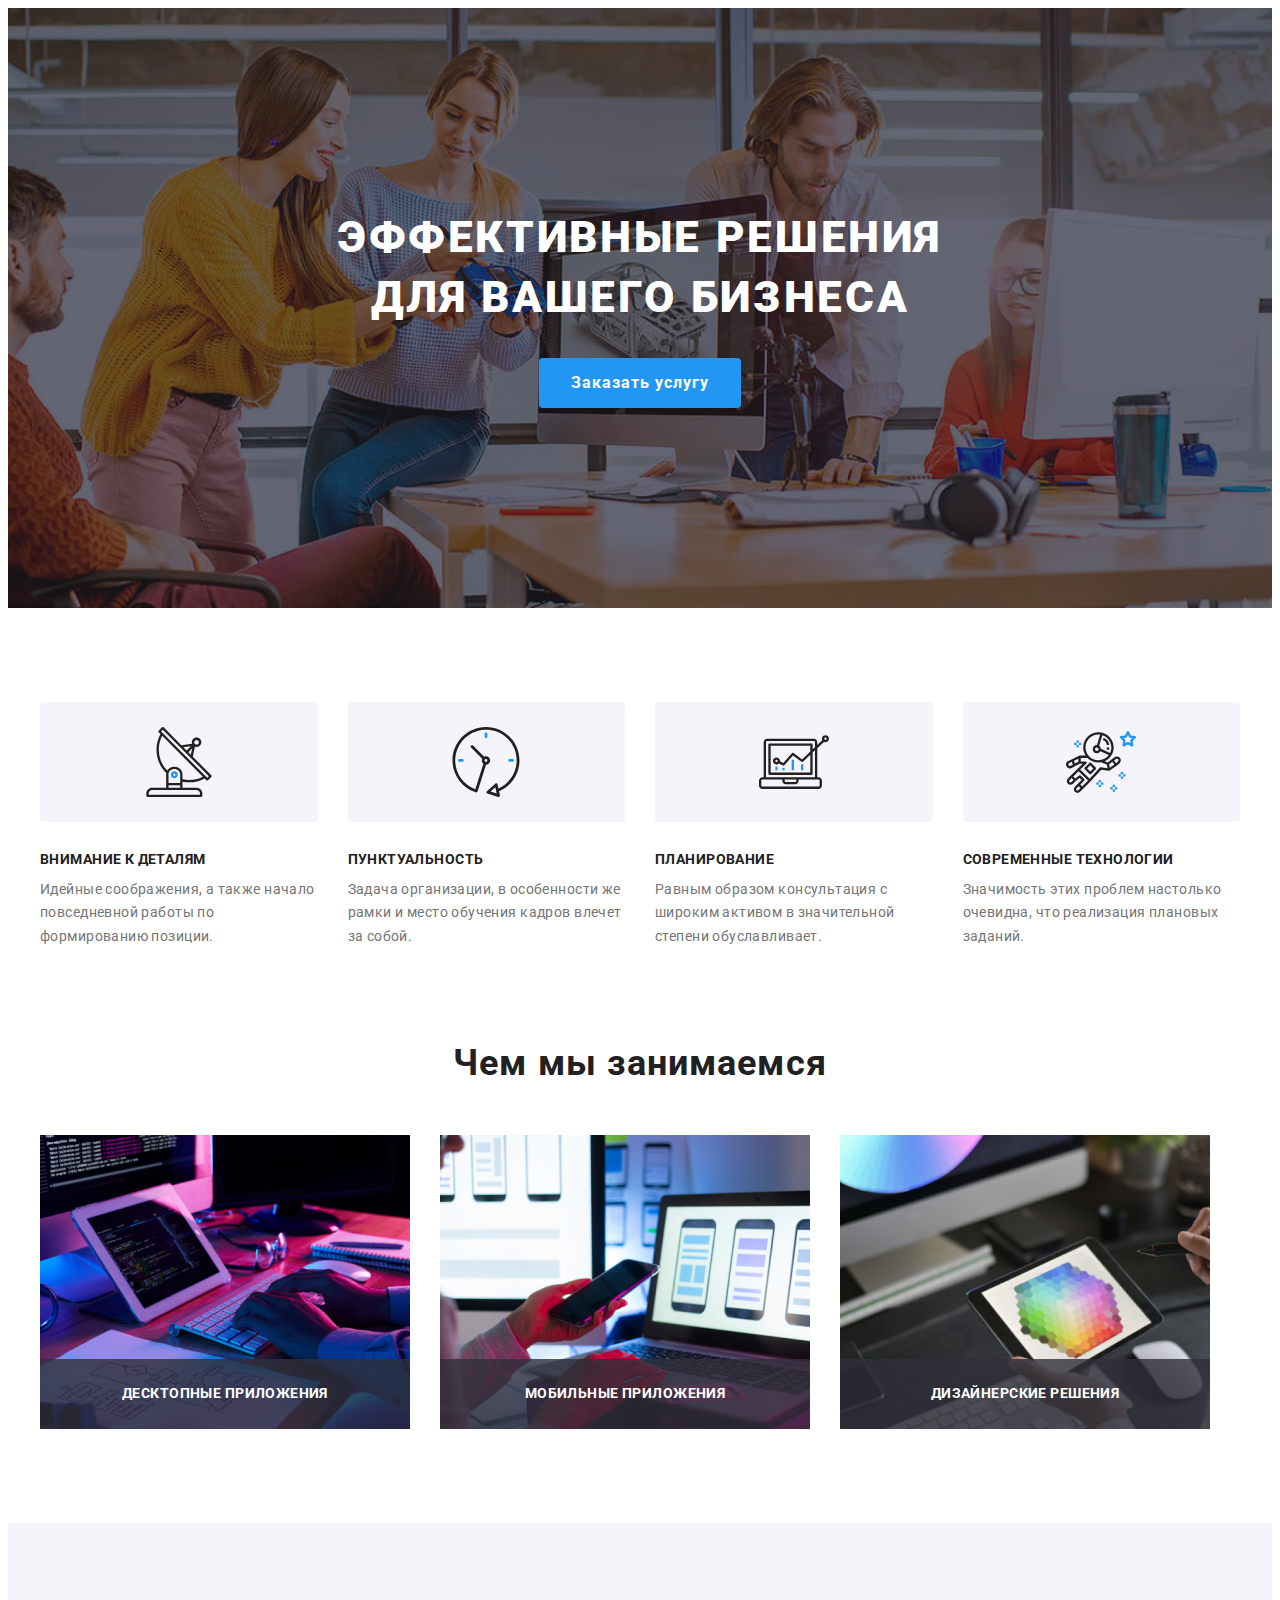
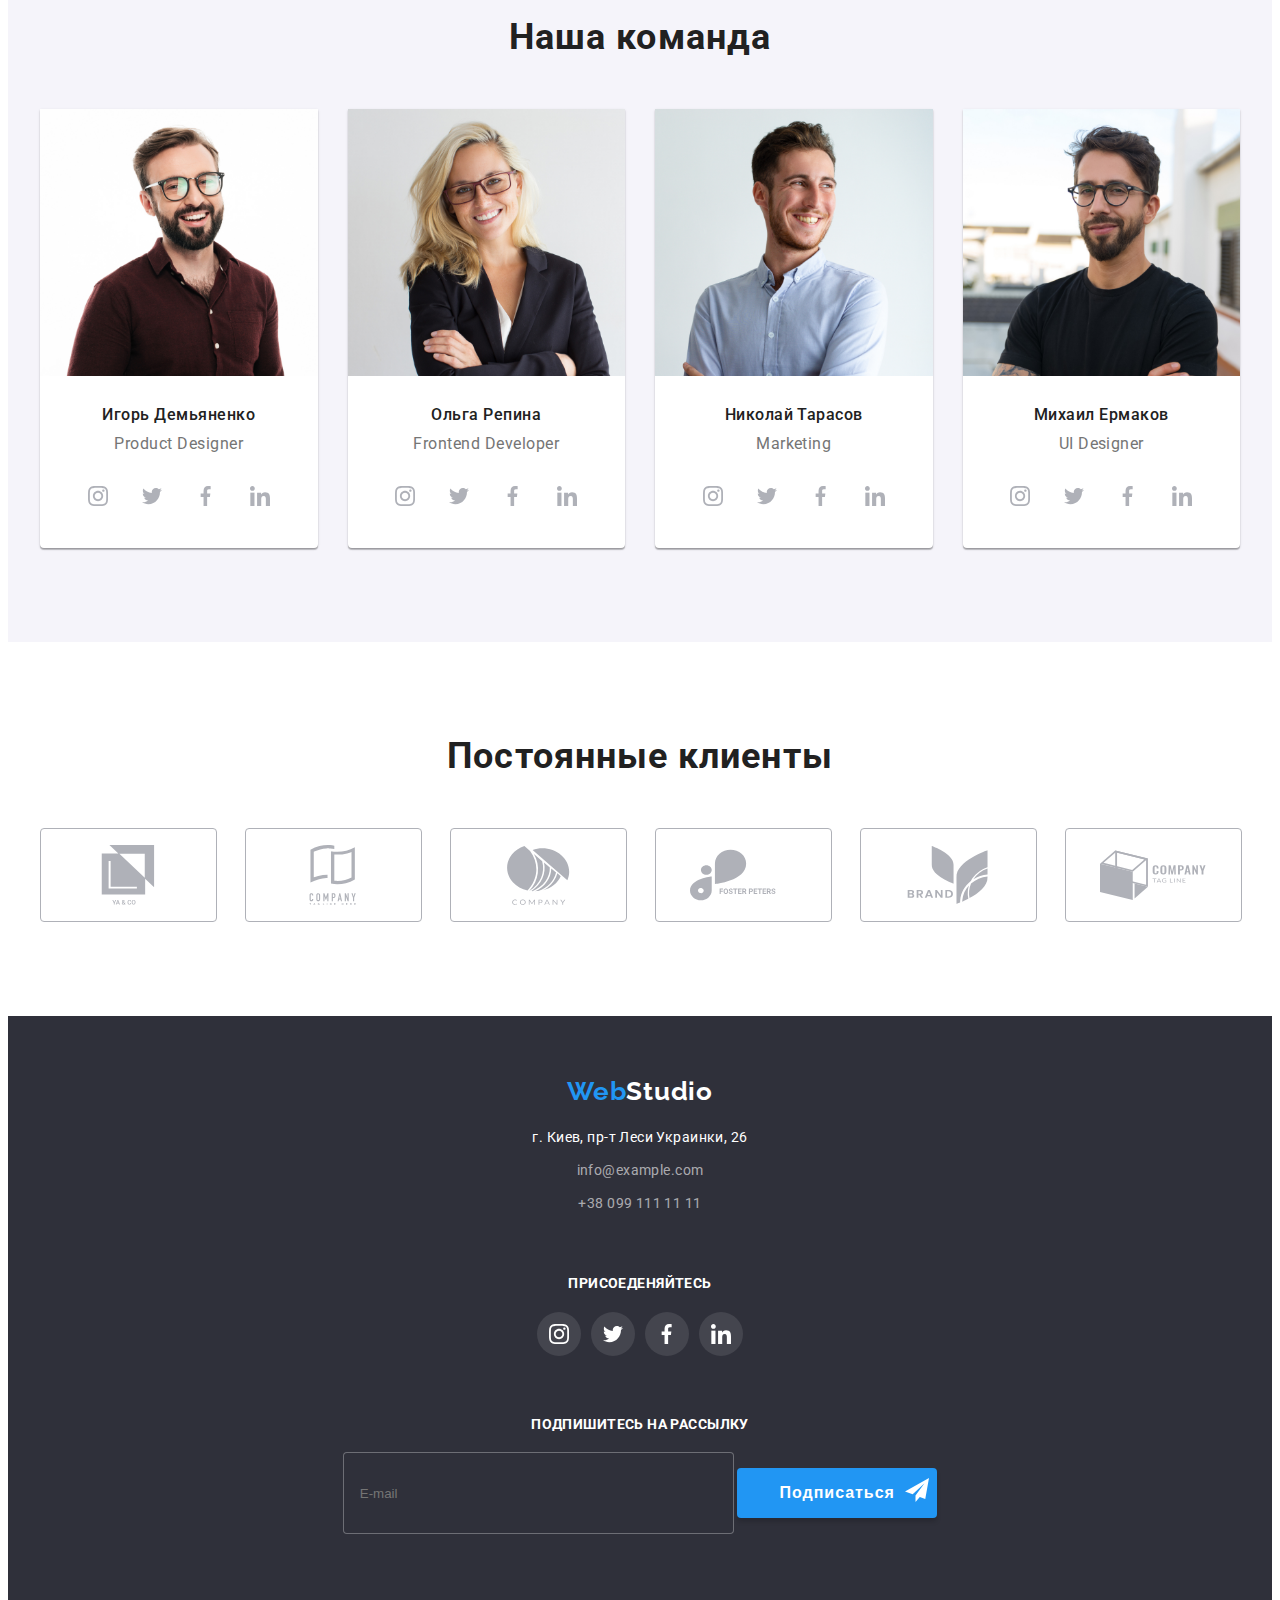
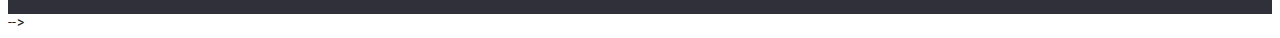
==== commit 9baad639: "ДЗ 8" ====
--- a/index.html
+++ b/index.html
@@ -18,22 +18,28 @@
       crossorigin="anonymous"
       referrerpolicy="no-referrer"
     />
-    <!-- <link rel="stylesheet" href="css/styles.css">   -->
+    <link rel="stylesheet" href="css/styles.css"> 
     <link rel="stylesheet" href="./css/main.min.css" />
 
     <title>studio</title>
   </head>
   <body>
-    <!-- About header-->
-    <header class="header block">
-      <!--About-nav-->
+    
+    <header class="header">
+      
       <div class="container header-studio">
         <nav class="nav">
-          <a class="nav-logo link" href="./portfolio.html"
-            ><span class="nav-logo-accent">Web</span>Studio</a>
-
-          
-          <ul class="nav-list list">
+          <a class="nav-logo link" href="./portfolio.html">
+            <span class="nav-logo-accent">Web</span>Studio</a>
+            <div class="mob-menu">
+              <button type="button" class="menu-open-btn">
+                  <svg width="40" height="40">
+                  <use class="menu-open-icon" href="./images/icons.svg#icon-menu_40px"></use>
+                  <use class="menu-close-icon" href="./images/icons.svg#icon-close_40px"></use>
+                  </svg>
+                </button> 
+            </div>  
+<ul class="nav-list list">
             <li class="nav-item">
               <a class="nav-link link current" href="./index.html">Cтудия</a>
             </li>
@@ -45,25 +51,26 @@
             </li>
           </ul>
         </nav>
-        <!--About contacts-->
+        
+
         <ul class="contacts list link">
           <li class="contact-item">
             <a class="contact-link link" href="mailto:info@devstudio.com">
               <svg class="contact-icon" width="16" height="12">
-                <use href="./images/icons.svg#icon-envelope"></use></svg
-              >info@devstudio.com</a
-            >
+                <use href="./images/icons.svg#icon-envelope"></use>
+                </svg>info@devstudio.com</a>
           </li>
 
           <li class="contact-item">
             <a class="contact-mobile-link link" href="tel:+380961111111">
               <svg class="mobile-icon" width="10" height="16">
                 <use href="./images/icons.svg#icon-smartphone-1"></use></svg
-              >+38 096 111 11 11</a
-            >
+              >+38 096 111 11 11</a>
           </li>
         </ul>
-        -->
+        <div>
+        </div>
+
       </div>
     </header> 
     <!-- Main content-->
@@ -136,7 +143,7 @@
       </div>
     </section>
 
-    <section class="benefits">
+    <section class="benefits block">
       <div class="container">
         <h2 class="benefits-title">Чем мы занимаемся</h2>
         <ul class="benefits-list list">
--- a/css/main.min.css
+++ b/css/main.min.css
@@ -1 +1 @@
-:root{--primary-text-color:#212121;--secondary-text-color:#757575;--accent-color:#2196F3 ;--main-background-color: #FFFFFF ;--secondary-background-color: #F5F4FA;--brand-color:#2F303A;--hero-button-color:#188CE8;--icon-background-color: #AFB1B8;--typical-margin:30px;--border-color: #EEEEEE;--button-background: #188CE8}:root{--timing-cubic: cubic-bezier(0.4, 0, 0.2, 1)}.visually-hidden{position:absolute;width:1px;height:1px;margin:-1px;border:0;padding:0;white-space:nowrap;clip-path:inset(100%);clip:rect(0 0 0 0);overflow:hidden}body{font-family:"Roboto",sans-serif;color:var(--primary-text-color);background-color:var(--main-background-color);letter-spacing:.03em;font-size:14px}h1,h2,h3,h4,h5,h6,p{margin:0}img{display:block;max-width:100%;height:auto}address{font-style:normal}.list{list-style:none;padding-left:0;margin:0}.link{text-decoration:none;color:inherit}header,footer,section{display:none}.block{display:block}.container{margin-left:auto;margin-right:auto;padding-left:15px;padding-right:15px}@media screen and (min-width: 480px){.container{width:480px}}@media screen and (min-width: 768px){.container{width:768px}}@media screen and (min-width: 1200px){.container{width:1200px}}.header-studio{position:relative}.menu-container{display:none;background-color:aqua;position:absolute;top:100%;left:0;width:100%;background-color:var(background-color);padding:48px;text-align:center}.menu-container .is-open{display:block}.hero-button{font-family:inherit;font-style:normal;font-weight:700;font-size:16px;line-height:1.87;display:flex;align-items:center;text-align:center;letter-spacing:.06em;cursor:pointer;color:var(--main-background-color);border-radius:4px;border:none;margin:0px auto;padding:10px 32px}.hero-button:hover,.hero-button:focus{background-color:var(--hero-button-color)}.hero-button{background-color:var(--accent-color)}.nav{display:flex}.nav-item{margin-left:50px}.nav-item:first-child{margin-left:0}.nav-logo{padding-top:24px;padding-bottom:25px;display:flex}.nav-logo{font-family:"Raleway";font-style:normal;font-weight:700;font-size:26px;line-height:1.19;letter-spacing:.03em;color:var(--primary-text-color)}.menu-button{display:flex;margin:0;padding:0;border:none;background-color:rgba(0,0,0,0)}.menu-button .icon-cross{display:none}.menu-button .is-open .icon-cross{display:block}.menu-button .is-open .icon-menu{display:none}.contact-item{display:flex;align-items:center;justify-content:center}.mobile-icon,.contact-icon{margin-right:10px;fill:currentColor}.main-content{padding:94px 0px}.button-list{display:flex;justify-content:center;margin-bottom:50px}.button-item{margin-right:8px}.button-item:last-child{margin-right:0}.portfolio-button{font-family:"Roboto";font-style:normal;font-weight:500;font-size:16px;line-height:1.62;text-align:center;letter-spacing:.03em;border:none;border-radius:4px;padding:6px 22px;cursor:pointer;color:var(--primary-text-color);background-color:var(--secondary-background-color);opacity:1;transition-property:background-color,color,box-shadow;transition-duration:250ms;transition-timing-function:var(--timing-cubic)}.portfolio-button:hover,.portfolio-button:focus{color:var(--main-background-color);background-color:var(--accent-color);box-shadow:3px 1px rgba(0,0,0,.1),0px 1px 2px rgba(0,0,0,.08),0px 2px 2px rgba(0,0,0,.12)}.backdrop{position:fixed;top:0;left:0;width:100%;height:100%;background-color:rgba(0,0,0,.2);visibility:visible;opacity:1;transition:opacity 250ms var(--timing-cubic),visibility 250ms var(--timing-cubic)}.modal-close-btn{position:absolute;display:flex;justify-content:center;align-items:center;top:10px;right:10px;width:30px;height:30px;background:rgba(0,0,0,0);border:1px solid rgba(0,0,0,.1);border-radius:50%;cursor:pointer}.modal-close-btn:hover,.modal-close-btn:focus{fill:var(--accent-color)}.is-hidden{opacity:0;visibility:hidden;pointer-events:none}.modal{position:absolute;top:50%;left:50%;transform:translate(-50%, -50%) scale(1);background:var(--main-background-color);border-radius:4px;transition:transform 250ms var(--timing-cubic);padding:40px}.backdrop .is-hidden .modal{transform:translate(-50%, -50%) scale(0)}.modal-title{font-family:"Roboto";font-style:normal;font-weight:700;font-size:20px;line-height:1.5;text-align:center;letter-spacing:.03em;color:var(--primary-text-color)}.form-label{font-family:"Roboto";display:block;margin-bottom:4px;font-style:normal;font-weight:400;font-size:12px;line-height:1.16;letter-spacing:.01em;color:var(--secondary-text-color);resize:none;transition:var(--border-color) 250ms var(--timing-cubic)}.modal-input{width:100%;height:40px;outline:none;padding-left:50px;color:var(--brand-color)}.modal-input::placeholder{font-style:normal;font-weight:400;font-size:14px;line-height:1.14;letter-spacing:.01em;padding-top:14px;padding-bottom:14px;color:var(--secondary-text-color)}.user-answer{color:#2196f3}.form-field{position:relative;margin-bottom:10px;flex-direction:column;text-align:start;transition:var(--border-color) 250ms var(--timing-cubic)}.input-icon{position:absolute;top:54%;left:0;margin-left:15px;fill:var(--primary-text-color);transition:fill 250ms var(--timing-cubic)}.input-icon .modal-input:focus{border-color:var(--accent-color)}.modal-input:focus+.input-icon{fill:var(--accent-color)}.modal-textarea{resize:none;width:448px;height:120px;outline:none;padding:12px 16px;margin-bottom:20px}.modal-textarea:focus{border-color:var(--accent-color)}.checkbox-input{background:var(--primary-text-color);border:.2px solid #fff;outline:none;margin-bottom:30px}.checkbox-input:focus{background:var(--accent-color)}.form-modal-btn{width:200px;height:50px;display:block;font-style:normal;font-weight:700;font-size:16px;line-height:1.87;align-items:center;text-align:center;letter-spacing:.06px;cursor:pointer;margin:0 auto;padding:10px 55px;background:var(--button-background);color:var(--main-background-color);box-shadow:0px 4px 4px rgba(0,0,0,.15);border-radius:4px;border:none;opacity:1;transition-property:background-color;transition-duration:250ms;transition-timing-function:var(--timing-cubic)}.header{border-bottom:1px solid #ececec}.nav-list{display:flex;margin-left:93px;align-items:center}@media screen and (max-width: 767px){.nav-list{display:none}}.nav-list .nav-link:not(:last-child){margin-right:50px}.nav-logo-accent{color:var(--accent-color)}.nav-link{font-family:inherit;font-style:normal;font-weight:500;font-size:14px;line-height:1.14;letter-spacing:.02em;color:var(--primary-text-color);position:relative;opacity:1;transition:opacity;transition-property:color;transition-duration:250ms;transition-timing-function:var(--timing-cubic)}.nav-link::after{content:"";position:absolute;left:0px;bottom:0px;display:block;width:100%;height:4px;background:var(--accent-color);border-radius:2px;opacity:0;transition:opacity;transition-property:color;transition-duration:250ms;transition-timing-function:var(--timing-cubic)}.nav-link::after:hover::after{opacity:1}.nav-link{padding-top:32px;padding-bottom:32px;display:flex;text-align:center}.nav-link:hover,.nav-link:focus .nav-list .nav-link.current{color:var(--accent-color)}.nav-link .nav-link{color:var(--primary-text-color)}.current{color:var(--accent-color)}.current::after{content:"";position:absolute;left:0px;bottom:0px;display:block;width:100%;height:4px;background-color:var(--accent-color);opacity:1;border-radius:2px}.contacts{display:flex;margin-left:auto}@media screen and (max-width: 767px){.contacts{display:none}}.contact-link{font-style:normal;font-size:14px;font-weight:500;line-height:1.14;letter-spacing:.02em;color:var(--secondary-text-color);opacity:1;transition-property:color;transition-duration:250ms;transition-timing-function:var(--timing-cubic)}.contact-link:hover,.contact-link:focus{color:var(--accent-color)}.contact-mobile-link{font-style:normal;font-size:14px;font-weight:500;line-height:1.14;letter-spacing:.02em;align-items:center;color:var(--secondary-text-color);opacity:1;transition-property:color;transition-duration:250ms;transition-timing-function:var(--timing-cubic)}.contact-mobile-link:hover,.contact-mobile-link:focus{color:var(--accent-color)}.contact-link,.contact-mobile-link{display:flex;padding-top:32px;padding-bottom:32px}.contact-item+.contact-item{margin-left:50px}.hero{background-color:var(--brand-color);padding:118px 0;max-width:100%;background-image:linear-gradient(to right, rgba(47, 48, 58, 0.4), rgba(47, 48, 58, 0.4)),url(../images/img17.jpg);background-repeat:no-repeat;background-position:center;background-size:cover;margin-right:auto;margin-left:auto}@media screen and (min-width: 1200px){.hero{padding:200px 0}}.hero-title{text-align:center;margin-bottom:var(--typical-margin);font-family:inherit;font-style:normal;font-size:26px;line-height:1.6153846154;font-weight:900;margin:0px auto;margin-bottom:30px;text-align:center;letter-spacing:.06em;text-transform:uppercase;color:var(--main-background-color)}@media screen and (min-width: 1200px){.hero-title{font-size:44px;line-height:1.36}}.hidden-benefits{display:flex;align-items:center;justify-content:center;background-position:center;width:100%;height:120px;border-radius:4px;margin-right:30px;margin-bottom:30px;background-color:#f5f4fa}.hidden-benefits:last-child{margin-right:0px}.hidden-icons{fill:var(--primary-text-color)}.studio-benefits{padding-top:60px;padding-bottom:60px}@media screen and (min-width: 1200px){.studio-benefits{padding:94px 0}}@media screen and (min-width: 768px){.studio-list{display:flex;flex-wrap:wrap;gap:30px}}@media screen and (min-width: 768px){.benefits-item{flex-basis:calc((100% - 30px)/2)}}@media screen and (min-width: 1200px){.benefits-item{flex-basis:calc((100% - 90px)/4)}}@media screen and (max-width: 767px){.benefits-item:not(:last-child){margin-bottom:30px}}.benefits-subtitle{margin-bottom:10px;font-family:inherit;font-style:normal;font-weight:700;font-size:14px;line-height:1.14;letter-spacing:.03em;text-transform:uppercase;color:var(--primary-text-color)}@media screen and (max-width: 767px){.benefits-subtitle{text-align:center}}.benefits{padding-bottom:94px}@media screen and (max-width: 767px){.benefits{display:none}}.benefits-list{display:flex}.benefits-img:first-child{margin-left:0px}.benefits-title{font-family:"Roboto";font-style:normal;font-weight:700;font-size:36px;line-height:1.16;text-align:center;letter-spacing:.03em;color:var(--primary-text-color);margin-bottom:50px}.benefits-img{margin-left:30px;width:370px;height:294px;position:relative;display:flex}.benefits-description{display:flex;position:absolute;bottom:0;align-items:center;justify-content:center;width:100%;height:70px;font-weight:700;line-height:1.14;text-transform:uppercase;color:var(--main-background-color);background:rgba(47,48,58,.8)}.benefits-text{font-family:inherit;font-style:normal;font-weight:400;font-size:14px;line-height:1.71;letter-spacing:.03em;color:var(--secondary-text-color)}.team{padding-top:60px;padding-bottom:60px;background-color:var(--secondary-background-color)}@media screen and (min-width: 1200px){.team{padding:94px 0}}@media screen and (min-width: 768px){.team-list{display:flex;flex-wrap:wrap;gap:30px}}@media screen and (max-width: 1400px){.team-list{text-align:center}}.company{font-family:inherit;font-style:normal;font-weight:700;font-size:36px;line-height:1.16;text-align:center;letter-spacing:.03em;color:var(--primary-text-color);margin-bottom:50px}.card-set{width:100%;background:var(--main-background-color);box-shadow:0px 1px 3px rgba(0,0,0,.12),0px 1px 1px rgba(0,0,0,.14),0px 2px 1px rgba(0,0,0,.2);border-radius:0px 0px 4px 4px}@media screen and (min-width: 768px){.card-set{flex-basis:calc((100% - 30px)/2)}}@media screen and (min-width: 1200px){.card-set{flex-basis:calc((100% - 90px)/4)}}@media screen and (max-width: 767px){.card-set:not(:last-child){margin-bottom:30px}}.company-list{font-family:inherit;font-style:normal;font-weight:500;font-size:16px;line-height:1.18;letter-spacing:.03em;color:var(--primary-text-color)}.company-features{padding-top:30px;padding-bottom:30px}.company-item{margin-top:10px;font-family:inherit;font-style:normal;font-weight:400;font-size:16px;line-height:1.18;letter-spacing:.03em;color:var(--secondary-text-color)}.icon-list{display:flex;justify-content:center;margin-top:16px}.icon-item{margin-left:10px}.icon-item:first-child{margin-left:0px}.company-soc-link{display:flex;justify-content:center;align-items:center;width:44px;height:44px;border-radius:50%;color:var(--icon-background-color);background-color:var(--main-background-color);opacity:1;transition-property:color,background-color;transition-duration:250ms;transition-timing-function:var(--timing-cubic)}.company-soc-link:hover,.company-soc-link:focus{background-color:var(--accent-color)}.card-set{box-shadow:0px 1px 3px rgba(0,0,0,.12),0px 1px 1px rgba(0,0,0,.14),0px 2px 1px rgba(0,0,0,.2)}.icons{fill:currentColor}.company-soc-link:hover,.icons .company-soc-link:focus .icons{color:var(--main-background-color)}.client_list{display:flex;flex-wrap:wrap;gap:30px}.clients{padding-top:60px;padding-bottom:60px}@media screen and (min-width: 1200px){.clients{padding:94px 0}}@media screen and (max-width: 480px){.client_item{flex-basis:calc((100% - 30px)/2)}}@media screen and (min-width: 768px){.client_item{flex-basis:calc((100% - 60px)/3)}}@media screen and (min-width: 1200px){.client_item{flex-basis:calc((100% - 150px)/6)}}@media screen and (max-width: 767px){.client_item:not(:last-child){margin-bottom:30px}}.client_title{font-weight:700;font-size:28px;line-height:1.17;text-align:center;letter-spacing:.03em;color:#212121;font-style:bolt;margin-bottom:50px}@media screen and (min-width: 1200px){.client_title{font-size:36px;line-height:1.16}}@media screen and (max-width: 1400px){.client_title{text-align:center}}.client_soc{display:flex;justify-content:center;align-items:center;width:100%;height:92px;border:1px solid #afb1b8;border-radius:4px;color:var(--icon-background-color);opacity:1;transition-property:color,border-color;transition-duration:250ms;transition-timing-function:var(--timing-cubic)}.client_soc:hover,.client_soc:focus{color:var(--accent-color);border-color:var(--accent-color)}.client_icon{fill:currentColor}.gallery-item{display:flex;flex-wrap:wrap}.gallery-site{font-weight:700;font-size:18px;line-height:2;letter-spacing:.06em;color:var(--primary-text-color);margin-bottom:4px}.gallery-text{font-weight:400;font-size:16px;line-height:1.87;letter-spacing:.03em;color:var(--secondary-text-color)}.gallery-img{width:370px;margin-right:30px;margin-bottom:30px}.gallery-img:nth-child(3n){margin-right:0}.gallery-img:nth-last-child(-n+3){margin-bottom:0}.gallery{padding:20px 24px;border:1px solid var(--border-color);border-top:none}.gallery-link{display:block}.gallery-link:hover,.gallery-link:focus{box-shadow:0px 1px 1px rgba(0,0,0,.12),0px 4px 4px rgba(0,0,0,.06),1px 4px 6px rgba(0,0,0,.16)}.gallery-cover-wrap{position:relative;overflow:hidden}.gallery-cover{position:absolute;top:0;font-family:"Roboto";font-style:normal;font-weight:400;font-size:18px;line-height:1.55;letter-spacing:.03em;color:var(--main-background-color);background-color:var(--accent-color);padding:63px 24px;height:100%;transform:translateY(100%);transition:transform 250ms var(--timing-cubic)}.gallery-link:hover .gallery-cover,.gallery-link:focus .gallery-cover{transform:translateY(0)}.footer{padding-top:60px;padding-bottom:60px;background-color:var(--brand-color);display:flex;flex-wrap:wrap;align-items:baseline;text-align:center}@media screen and (min-width: 1200px){.footer{display:flex;flex-wrap:nowrap}}.footer-link{margin-bottom:60px}.footer-soc-icons{margin-bottom:60px}.adress{margin-top:20px}.footer-item{margin-bottom:9px}.footer-item:last-child{margin-bottom:0}.footer-logo{font-family:"Raleway";font-style:normal;font-weight:700;font-size:26px;line-height:1.19;letter-spacing:.03em;color:var(--main-background-color)}.footer-logo-accent{color:var(--accent-color)}.footer-adress{font-family:"Roboto";font-weight:400;font-size:14px;line-height:1.71;letter-spacing:.03em;color:var(--main-background-color)}.footer-maps{transition-property:color;transition-duration:250ms;transition-timing-function:var(--timing-cubic)}.footer-maps:hover,.footer-maps:focus{color:var(--accent-color)}.footer-mail{font-family:"Roboto";font-style:normal;font-weight:400;font-size:14px;line-height:1.71;letter-spacing:.03em;color:rgba(255,255,255,.6);opacity:1;transition-property:color;transition-duration:250ms;transition-timing-function:var(--timing-cubic)}.footer-mail:hover,.footer-mail:focus{color:var(--accent-color)}.footer-phone{font-family:"Roboto";font-weight:400;font-size:14px;line-height:1.71;letter-spacing:.03em;color:rgba(255,255,255,.6);opacity:1;opacity:1;transition-property:color;transition-duration:250ms;transition-timing-function:var(--timing-cubic)}.footer-phone:hover,.footer-phone:focus{color:var(--accent-color)}.footer-icon-text{text-align:center;font-weight:700;font-size:14px;line-height:1.14;letter-spacing:.03em;text-transform:uppercase;color:var(--main-background-color)}.footer-icon-item{margin-left:10px}.footer-icon-item:first-child{margin-left:0px}.icon-list{margin-top:20px}.footer-soc-link{display:flex;justify-content:center;align-items:center;width:44px;height:44px;border-radius:50%;color:var(--main-background-color);background-color:rgba(255,255,255,.1);opacity:1;transition-property:background-color;transition-duration:250ms;transition-timing-function:var(--timing-cubic)}.footer-icon{fill:currentColor}.footer-soc-link:hover,.footer-soc-link:focus{background-color:var(--accent-color)}.footer-form-title{font-family:"Roboto";font-style:normal;font-weight:700;font-size:14px;line-height:16px;letter-spacing:.03em;text-transform:uppercase;color:var(--main-background-color);margin-bottom:20px}.footer-form{position:relative}.footer-field{margin-left:auto}.footer-form-icon{position:absolute;margin-left:10px;fill:var(--main-background-color)}.footer-btn{width:200px;height:50px;padding:10px 30px;font-style:normal;font-weight:700;font-size:16px;line-height:1.87;align-items:center;text-align:center;letter-spacing:.06em;cursor:pointer;margin:0 auto;border:none;background:var(--accent-color);box-shadow:0px 4px 4px rgba(0,0,0,.15);border-radius:4px;color:var(--main-background-color);background-color:var(--accent-color)}.footer-input{margin-bottom:20px;width:358px;height:50px;left:815px;top:2787px;border:1px solid rgba(255,255,255,.3);border-radius:4px;background-color:var(--brand-color);outline:none;padding:15px;padding-left:16px;color:var(--main-background-color)}.footer-label{font-style:normal;font-weight:400;font-size:16px;line-height:1.25;display:flex;align-items:center;letter-spacing:.03em;color:rgba(255,255,255,.6);margin-right:16px}/*# sourceMappingURL=main.min.css.map */+:root{--primary-text-color:#212121;--secondary-text-color:#757575;--accent-color:#2196F3 ;--main-background-color: #FFFFFF ;--secondary-background-color: #F5F4FA;--brand-color:#2F303A;--hero-button-color:#188CE8;--icon-background-color: #AFB1B8;--typical-margin:30px;--border-color: #EEEEEE;--button-background: #188CE8}:root{--timing-cubic: cubic-bezier(0.4, 0, 0.2, 1)}.visually-hidden{position:absolute;width:1px;height:1px;margin:-1px;border:0;padding:0;white-space:nowrap;clip-path:inset(100%);clip:rect(0 0 0 0);overflow:hidden}body{font-family:"Roboto",sans-serif;color:var(--primary-text-color);background-color:var(--main-background-color);letter-spacing:.03em;font-size:14px}h1,h2,h3,h4,h5,h6,p{margin:0}img{display:block;max-width:100%;height:auto}address{font-style:normal}.list{list-style:none;padding-left:0;margin:0}.link{text-decoration:none;color:inherit}header,footer,section{display:none}.block{display:block}.container{margin-left:auto;margin-right:auto;padding-left:15px;padding-right:15px}@media screen and (min-width: 480px){.container{width:480px}}@media screen and (min-width: 768px){.container{width:768px}}@media screen and (min-width: 1200px){.container{width:1200px}}.mob-menu{position:fixed;background-color:aqua;top:0;left:0;width:100vw;height:100vw}.menu-opn-btn{display:block;margin-left:auto;position:relative;justify-content:center;align-items:center;cursor:pointer;top:21px;bottom:25px;border:none;width:40px;height:40px}.menu-opn-btn:hover,.menu-opn-btn:focus{fill:var(--accent-color)}.menu-open-icon{position:absolute}.menu-close-icon{position:absolute}.hero-button{font-family:inherit;font-style:normal;font-weight:700;font-size:16px;line-height:1.87;display:flex;align-items:center;text-align:center;letter-spacing:.06em;cursor:pointer;color:var(--main-background-color);border-radius:4px;border:none;margin:0px auto;padding:10px 32px}.hero-button:hover,.hero-button:focus{background-color:var(--hero-button-color)}.hero-button{background-color:var(--accent-color)}.nav{display:flex}.nav-item{margin-left:50px}.nav-item:first-child{margin-left:0}.nav-logo{padding-top:24px;padding-bottom:25px;display:flex}.nav-logo{font-family:"Raleway";font-style:normal;font-weight:700;font-size:26px;line-height:1.19;letter-spacing:.03em;color:var(--primary-text-color)}.menu-button{display:flex;margin:0;padding:0;border:none;background-color:rgba(0,0,0,0)}.menu-button .icon-cross{display:none}.menu-button .is-open .icon-cross{display:block}.menu-button .is-open .icon-menu{display:none}.contact-item{display:flex;align-items:center;justify-content:center}.mobile-icon,.contact-icon{margin-right:10px;fill:currentColor}.main-content{padding:94px 0px}.button-list{display:flex;justify-content:center;margin-bottom:50px}.button-item{margin-right:8px}.button-item:last-child{margin-right:0}.portfolio-button{font-family:"Roboto";font-style:normal;font-weight:500;font-size:16px;line-height:1.62;text-align:center;letter-spacing:.03em;border:none;border-radius:4px;padding:6px 22px;cursor:pointer;color:var(--primary-text-color);background-color:var(--secondary-background-color);opacity:1;transition-property:background-color,color,box-shadow;transition-duration:250ms;transition-timing-function:var(--timing-cubic)}.portfolio-button:hover,.portfolio-button:focus{color:var(--main-background-color);background-color:var(--accent-color);box-shadow:3px 1px rgba(0,0,0,.1),0px 1px 2px rgba(0,0,0,.08),0px 2px 2px rgba(0,0,0,.12)}.backdrop{position:fixed;top:0;left:0;width:100%;height:100%;background-color:rgba(0,0,0,.2);visibility:visible;opacity:1;transition:opacity 250ms var(--timing-cubic),visibility 250ms var(--timing-cubic)}.modal-close-btn{position:absolute;display:flex;justify-content:center;align-items:center;top:10px;right:10px;width:30px;height:30px;background:rgba(0,0,0,0);border:1px solid rgba(0,0,0,.1);border-radius:50%;cursor:pointer}.modal-close-btn:hover,.modal-close-btn:focus{fill:var(--accent-color)}.is-hidden{opacity:0;visibility:hidden;pointer-events:none}.modal{position:absolute;top:50%;left:50%;transform:translate(-50%, -50%) scale(1);background:var(--main-background-color);border-radius:4px;transition:transform 250ms var(--timing-cubic);padding:40px}.backdrop .is-hidden .modal{transform:translate(-50%, -50%) scale(0)}.modal-title{font-family:"Roboto";font-style:normal;font-weight:700;font-size:20px;line-height:1.5;text-align:center;letter-spacing:.03em;color:var(--primary-text-color)}.form-label{font-family:"Roboto";display:block;margin-bottom:4px;font-style:normal;font-weight:400;font-size:12px;line-height:1.16;letter-spacing:.01em;color:var(--secondary-text-color);resize:none;transition:var(--border-color) 250ms var(--timing-cubic)}.modal-input{width:100%;height:40px;outline:none;padding-left:50px;color:var(--brand-color)}.modal-input::placeholder{font-style:normal;font-weight:400;font-size:14px;line-height:1.14;letter-spacing:.01em;padding-top:14px;padding-bottom:14px;color:var(--secondary-text-color)}.user-answer{color:#2196f3}.form-field{position:relative;margin-bottom:10px;flex-direction:column;text-align:start;transition:var(--border-color) 250ms var(--timing-cubic)}.input-icon{position:absolute;top:54%;left:0;margin-left:15px;fill:var(--primary-text-color);transition:fill 250ms var(--timing-cubic)}.input-icon .modal-input:focus{border-color:var(--accent-color)}.modal-input:focus+.input-icon{fill:var(--accent-color)}.modal-textarea{resize:none;width:448px;height:120px;outline:none;padding:12px 16px;margin-bottom:20px}.modal-textarea:focus{border-color:var(--accent-color)}.checkbox-input{background:var(--primary-text-color);border:.2px solid #fff;outline:none;margin-bottom:30px}.checkbox-input:focus{background:var(--accent-color)}.form-modal-btn{width:200px;height:50px;display:block;font-style:normal;font-weight:700;font-size:16px;line-height:1.87;align-items:center;text-align:center;letter-spacing:.06px;cursor:pointer;margin:0 auto;padding:10px 55px;background:var(--button-background);color:var(--main-background-color);box-shadow:0px 4px 4px rgba(0,0,0,.15);border-radius:4px;border:none;opacity:1;transition-property:background-color;transition-duration:250ms;transition-timing-function:var(--timing-cubic)}.header{border-bottom:1px solid #ececec}.nav-list{display:flex;margin-left:93px;align-items:center}@media screen and (max-width: 767px){.nav-list{display:none}}.nav-list .nav-link:not(:last-child){margin-right:50px}.nav-logo-accent{color:var(--accent-color)}.nav-link{font-family:inherit;font-style:normal;font-weight:500;font-size:14px;line-height:1.14;letter-spacing:.02em;color:var(--primary-text-color);position:relative;opacity:1;transition:opacity;transition-property:color;transition-duration:250ms;transition-timing-function:var(--timing-cubic)}.nav-link::after{content:"";position:absolute;left:0px;bottom:0px;display:block;width:100%;height:4px;background:var(--accent-color);border-radius:2px;opacity:0;transition:opacity;transition-property:color;transition-duration:250ms;transition-timing-function:var(--timing-cubic)}.nav-link::after:hover::after{opacity:1}.nav-link{padding-top:32px;padding-bottom:32px;display:flex;text-align:center}.nav-link:hover,.nav-link:focus .nav-list .nav-link.current{color:var(--accent-color)}.nav-link .nav-link{color:var(--primary-text-color)}.current{color:var(--accent-color)}.current::after{content:"";position:absolute;left:0px;bottom:0px;display:block;width:100%;height:4px;background-color:var(--accent-color);opacity:1;border-radius:2px}.contacts{display:flex;margin-left:auto}@media screen and (max-width: 767px){.contacts{display:none}}.contact-link{font-style:normal;font-size:14px;font-weight:500;line-height:1.14;letter-spacing:.02em;color:var(--secondary-text-color);opacity:1;transition-property:color;transition-duration:250ms;transition-timing-function:var(--timing-cubic)}.contact-link:hover,.contact-link:focus{color:var(--accent-color)}.contact-mobile-link{font-style:normal;font-size:14px;font-weight:500;line-height:1.14;letter-spacing:.02em;align-items:center;color:var(--secondary-text-color);opacity:1;transition-property:color;transition-duration:250ms;transition-timing-function:var(--timing-cubic)}.contact-mobile-link:hover,.contact-mobile-link:focus{color:var(--accent-color)}.contact-link,.contact-mobile-link{display:flex;padding-top:32px;padding-bottom:32px}.contact-item+.contact-item{margin-left:50px}.hero{background-color:var(--brand-color);padding:118px 0;max-width:100%;background-image:linear-gradient(to right, rgba(47, 48, 58, 0.4), rgba(47, 48, 58, 0.4)),url(../images/img17.jpg);background-repeat:no-repeat;background-position:center;background-size:cover;margin-right:auto;margin-left:auto}@media screen and (min-width: 1200px){.hero{padding:200px 0}}.hero-title{text-align:center;margin-bottom:var(--typical-margin);font-family:inherit;font-style:normal;font-size:26px;line-height:1.6153846154;font-weight:900;margin:0px auto;margin-bottom:30px;text-align:center;letter-spacing:.06em;text-transform:uppercase;color:var(--main-background-color)}@media screen and (min-width: 1200px){.hero-title{font-size:44px;line-height:1.36}}.hidden-benefits{display:flex;align-items:center;justify-content:center;background-position:center;width:100%;height:120px;border-radius:4px;margin-right:30px;margin-bottom:30px;background-color:#f5f4fa}.hidden-benefits:last-child{margin-right:0px}.hidden-icons{fill:var(--primary-text-color)}.studio-benefits{padding-top:60px;padding-bottom:60px}@media screen and (min-width: 1200px){.studio-benefits{padding:94px 0}}@media screen and (min-width: 768px){.studio-list{display:flex;flex-wrap:wrap;gap:30px}}@media screen and (min-width: 768px){.benefits-item{flex-basis:calc((100% - 30px)/2)}}@media screen and (min-width: 1200px){.benefits-item{flex-basis:calc((100% - 90px)/4)}}@media screen and (max-width: 767px){.benefits-item:not(:last-child){margin-bottom:30px}}.benefits-subtitle{margin-bottom:10px;font-family:inherit;font-style:normal;font-weight:700;font-size:14px;line-height:1.14;letter-spacing:.03em;text-transform:uppercase;color:var(--primary-text-color)}@media screen and (max-width: 767px){.benefits-subtitle{text-align:center}}.benefits{padding-bottom:94px}@media screen and (max-width: 1199px){.benefits{display:none}}@media screen and (min-width: 1200px){.benefits{display:block}}.benefits-list{display:flex}.benefits-img:first-child{margin-left:0px}.benefits-title{font-family:"Roboto";font-style:normal;font-weight:700;font-size:36px;line-height:1.16;text-align:center;letter-spacing:.03em;color:var(--primary-text-color);margin-bottom:50px}.benefits-img{margin-left:30px;width:370px;height:294px;position:relative;display:flex}.benefits-description{display:flex;position:absolute;bottom:0;align-items:center;justify-content:center;width:100%;height:70px;font-weight:700;line-height:1.14;text-transform:uppercase;color:var(--main-background-color);background:rgba(47,48,58,.8)}.benefits-text{font-family:inherit;font-style:normal;font-weight:400;font-size:14px;line-height:1.71;letter-spacing:.03em;color:var(--secondary-text-color)}.team{padding-top:60px;padding-bottom:60px;background-color:var(--secondary-background-color)}@media screen and (min-width: 1200px){.team{padding:94px 0}}@media screen and (min-width: 768px){.team-list{display:flex;flex-wrap:wrap;gap:30px}}@media screen and (max-width: 1400px){.team-list{text-align:center}}.company{font-family:inherit;font-style:normal;font-weight:700;font-size:36px;line-height:1.16;text-align:center;letter-spacing:.03em;color:var(--primary-text-color);margin-bottom:50px}.card-set{width:100%;background:var(--main-background-color);box-shadow:0px 1px 3px rgba(0,0,0,.12),0px 1px 1px rgba(0,0,0,.14),0px 2px 1px rgba(0,0,0,.2);border-radius:0px 0px 4px 4px}@media screen and (min-width: 768px){.card-set{flex-basis:calc((100% - 30px)/2)}}@media screen and (min-width: 1200px){.card-set{flex-basis:calc((100% - 90px)/4)}}@media screen and (max-width: 767px){.card-set:not(:last-child){margin-bottom:30px}}.company-list{font-family:inherit;font-style:normal;font-weight:500;font-size:16px;line-height:1.18;letter-spacing:.03em;color:var(--primary-text-color)}.company-features{padding-top:30px;padding-bottom:30px}.company-item{margin-top:10px;font-family:inherit;font-style:normal;font-weight:400;font-size:16px;line-height:1.18;letter-spacing:.03em;color:var(--secondary-text-color)}.icon-list{display:flex;justify-content:center;margin-top:16px}.icon-item{margin-left:10px}.icon-item:first-child{margin-left:0px}.company-soc-link{display:flex;justify-content:center;align-items:center;width:44px;height:44px;border-radius:50%;color:var(--icon-background-color);background-color:var(--main-background-color);opacity:1;transition-property:color,background-color;transition-duration:250ms;transition-timing-function:var(--timing-cubic)}.company-soc-link:hover,.company-soc-link:focus{background-color:var(--accent-color)}.card-set{box-shadow:0px 1px 3px rgba(0,0,0,.12),0px 1px 1px rgba(0,0,0,.14),0px 2px 1px rgba(0,0,0,.2)}.icons{fill:currentColor}.company-soc-link:hover,.icons .company-soc-link:focus .icons{color:var(--main-background-color)}.client_list{display:flex;flex-wrap:wrap;gap:30px}.clients{padding-top:60px;padding-bottom:60px}@media screen and (min-width: 1200px){.clients{padding:94px 0}}@media screen and (max-width: 480px){.client_item{flex-basis:calc((100% - 30px)/2)}}@media screen and (min-width: 768px){.client_item{flex-basis:calc((100% - 60px)/3)}}@media screen and (min-width: 1200px){.client_item{flex-basis:calc((100% - 150px)/6)}}@media screen and (max-width: 767px){.client_item:not(:last-child){margin-bottom:30px}}.client_title{font-weight:700;font-size:28px;line-height:1.17;text-align:center;letter-spacing:.03em;color:#212121;font-style:bolt;margin-bottom:50px}@media screen and (min-width: 1200px){.client_title{font-size:36px;line-height:1.16}}@media screen and (max-width: 1400px){.client_title{text-align:center}}.client_soc{display:flex;justify-content:center;align-items:center;width:100%;height:92px;border:1px solid #afb1b8;border-radius:4px;color:var(--icon-background-color);opacity:1;transition-property:color,border-color;transition-duration:250ms;transition-timing-function:var(--timing-cubic)}.client_soc:hover,.client_soc:focus{color:var(--accent-color);border-color:var(--accent-color)}.client_icon{fill:currentColor}.gallery-item{display:flex;flex-wrap:wrap}.gallery-site{font-weight:700;font-size:18px;line-height:2;letter-spacing:.06em;color:var(--primary-text-color);margin-bottom:4px}.gallery-text{font-weight:400;font-size:16px;line-height:1.87;letter-spacing:.03em;color:var(--secondary-text-color)}.gallery-img{width:370px;margin-right:30px;margin-bottom:30px}.gallery-img:nth-child(3n){margin-right:0}.gallery-img:nth-last-child(-n+3){margin-bottom:0}.gallery{padding:20px 24px;border:1px solid var(--border-color);border-top:none}.gallery-link{display:block}.gallery-link:hover,.gallery-link:focus{box-shadow:0px 1px 1px rgba(0,0,0,.12),0px 4px 4px rgba(0,0,0,.06),1px 4px 6px rgba(0,0,0,.16)}.gallery-cover-wrap{position:relative;overflow:hidden}.gallery-cover{position:absolute;top:0;font-family:"Roboto";font-style:normal;font-weight:400;font-size:18px;line-height:1.55;letter-spacing:.03em;color:var(--main-background-color);background-color:var(--accent-color);padding:63px 24px;height:100%;transform:translateY(100%);transition:transform 250ms var(--timing-cubic)}.gallery-link:hover .gallery-cover,.gallery-link:focus .gallery-cover{transform:translateY(0)}.footer{padding-top:60px;padding-bottom:60px;background-color:var(--brand-color);display:flex;flex-wrap:wrap;align-items:baseline;text-align:center}@media screen and (min-width: 1200px){.footer{display:flex;flex-wrap:nowrap}}.footer-link{margin-bottom:60px}.footer-soc-icons{margin-bottom:60px}.adress{margin-top:20px}.footer-item{margin-bottom:9px}.footer-item:last-child{margin-bottom:0}.footer-logo{font-family:"Raleway";font-style:normal;font-weight:700;font-size:26px;line-height:1.19;letter-spacing:.03em;color:var(--main-background-color)}.footer-logo-accent{color:var(--accent-color)}.footer-adress{font-family:"Roboto";font-weight:400;font-size:14px;line-height:1.71;letter-spacing:.03em;color:var(--main-background-color)}.footer-maps{transition-property:color;transition-duration:250ms;transition-timing-function:var(--timing-cubic)}.footer-maps:hover,.footer-maps:focus{color:var(--accent-color)}.footer-mail{font-family:"Roboto";font-style:normal;font-weight:400;font-size:14px;line-height:1.71;letter-spacing:.03em;color:rgba(255,255,255,.6);opacity:1;transition-property:color;transition-duration:250ms;transition-timing-function:var(--timing-cubic)}.footer-mail:hover,.footer-mail:focus{color:var(--accent-color)}.footer-phone{font-family:"Roboto";font-weight:400;font-size:14px;line-height:1.71;letter-spacing:.03em;color:rgba(255,255,255,.6);opacity:1;opacity:1;transition-property:color;transition-duration:250ms;transition-timing-function:var(--timing-cubic)}.footer-phone:hover,.footer-phone:focus{color:var(--accent-color)}.footer-icon-text{text-align:center;font-weight:700;font-size:14px;line-height:1.14;letter-spacing:.03em;text-transform:uppercase;color:var(--main-background-color)}.footer-icon-item{margin-left:10px}.footer-icon-item:first-child{margin-left:0px}.icon-list{margin-top:20px}.footer-soc-link{display:flex;justify-content:center;align-items:center;width:44px;height:44px;border-radius:50%;color:var(--main-background-color);background-color:rgba(255,255,255,.1);opacity:1;transition-property:background-color;transition-duration:250ms;transition-timing-function:var(--timing-cubic)}.footer-icon{fill:currentColor}.footer-soc-link:hover,.footer-soc-link:focus{background-color:var(--accent-color)}.footer-form-title{font-family:"Roboto";font-style:normal;font-weight:700;font-size:14px;line-height:16px;letter-spacing:.03em;text-transform:uppercase;color:var(--main-background-color);margin-bottom:20px}.footer-form{position:relative}.footer-field{margin-left:auto}.footer-form-icon{position:absolute;margin-left:10px;fill:var(--main-background-color)}.footer-btn{width:200px;height:50px;padding:10px 30px;font-style:normal;font-weight:700;font-size:16px;line-height:1.87;align-items:center;text-align:center;letter-spacing:.06em;cursor:pointer;margin:0 auto;border:none;background:var(--accent-color);box-shadow:0px 4px 4px rgba(0,0,0,.15);border-radius:4px;color:var(--main-background-color);background-color:var(--accent-color)}.footer-input{margin-bottom:20px;width:100%;height:50px;left:815px;top:2787px;border:1px solid rgba(255,255,255,.3);border-radius:4px;background-color:var(--brand-color);outline:none;padding:15px;padding-left:16px;color:var(--main-background-color)}@media screen and (min-width: 768px){.footer-input{width:358px}}.footer-label{font-style:normal;font-weight:400;font-size:16px;line-height:1.25;display:flex;align-items:center;letter-spacing:.03em;color:rgba(255,255,255,.6);margin-right:16px}/*# sourceMappingURL=main.min.css.map */